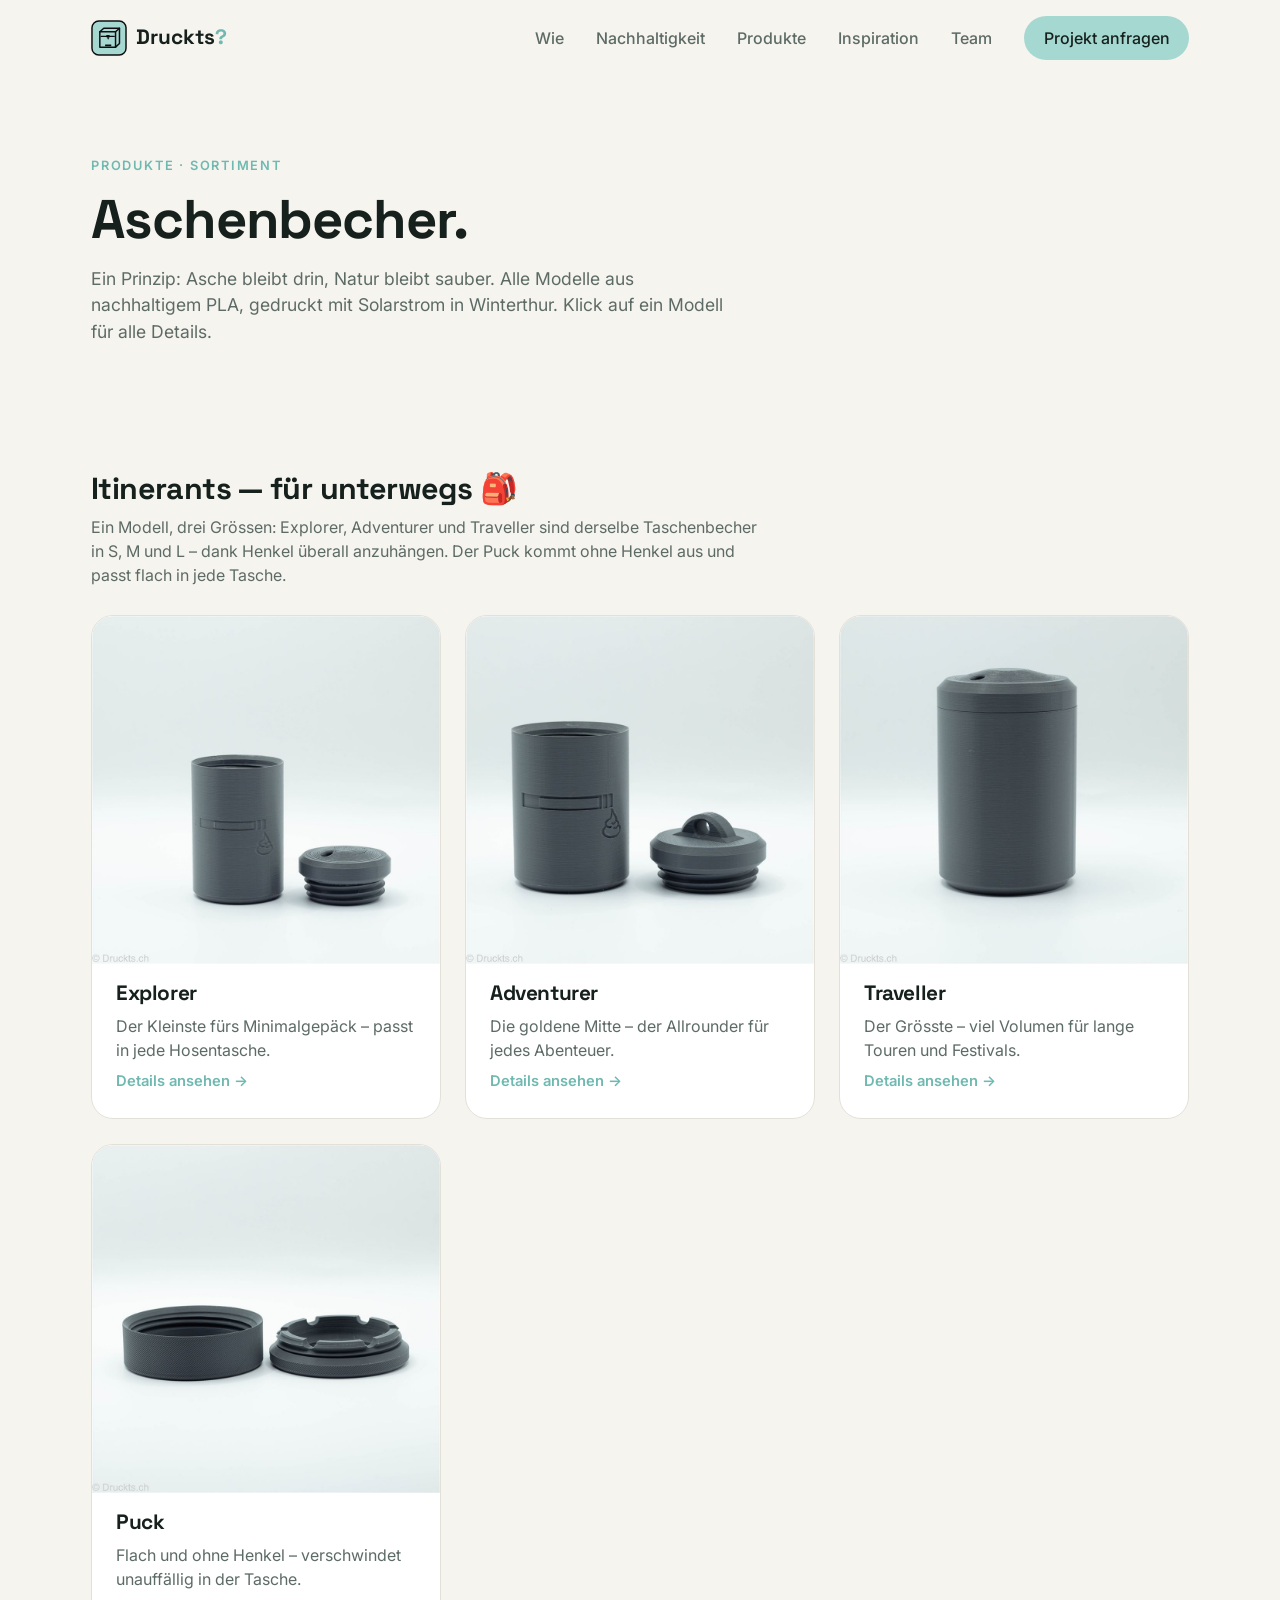
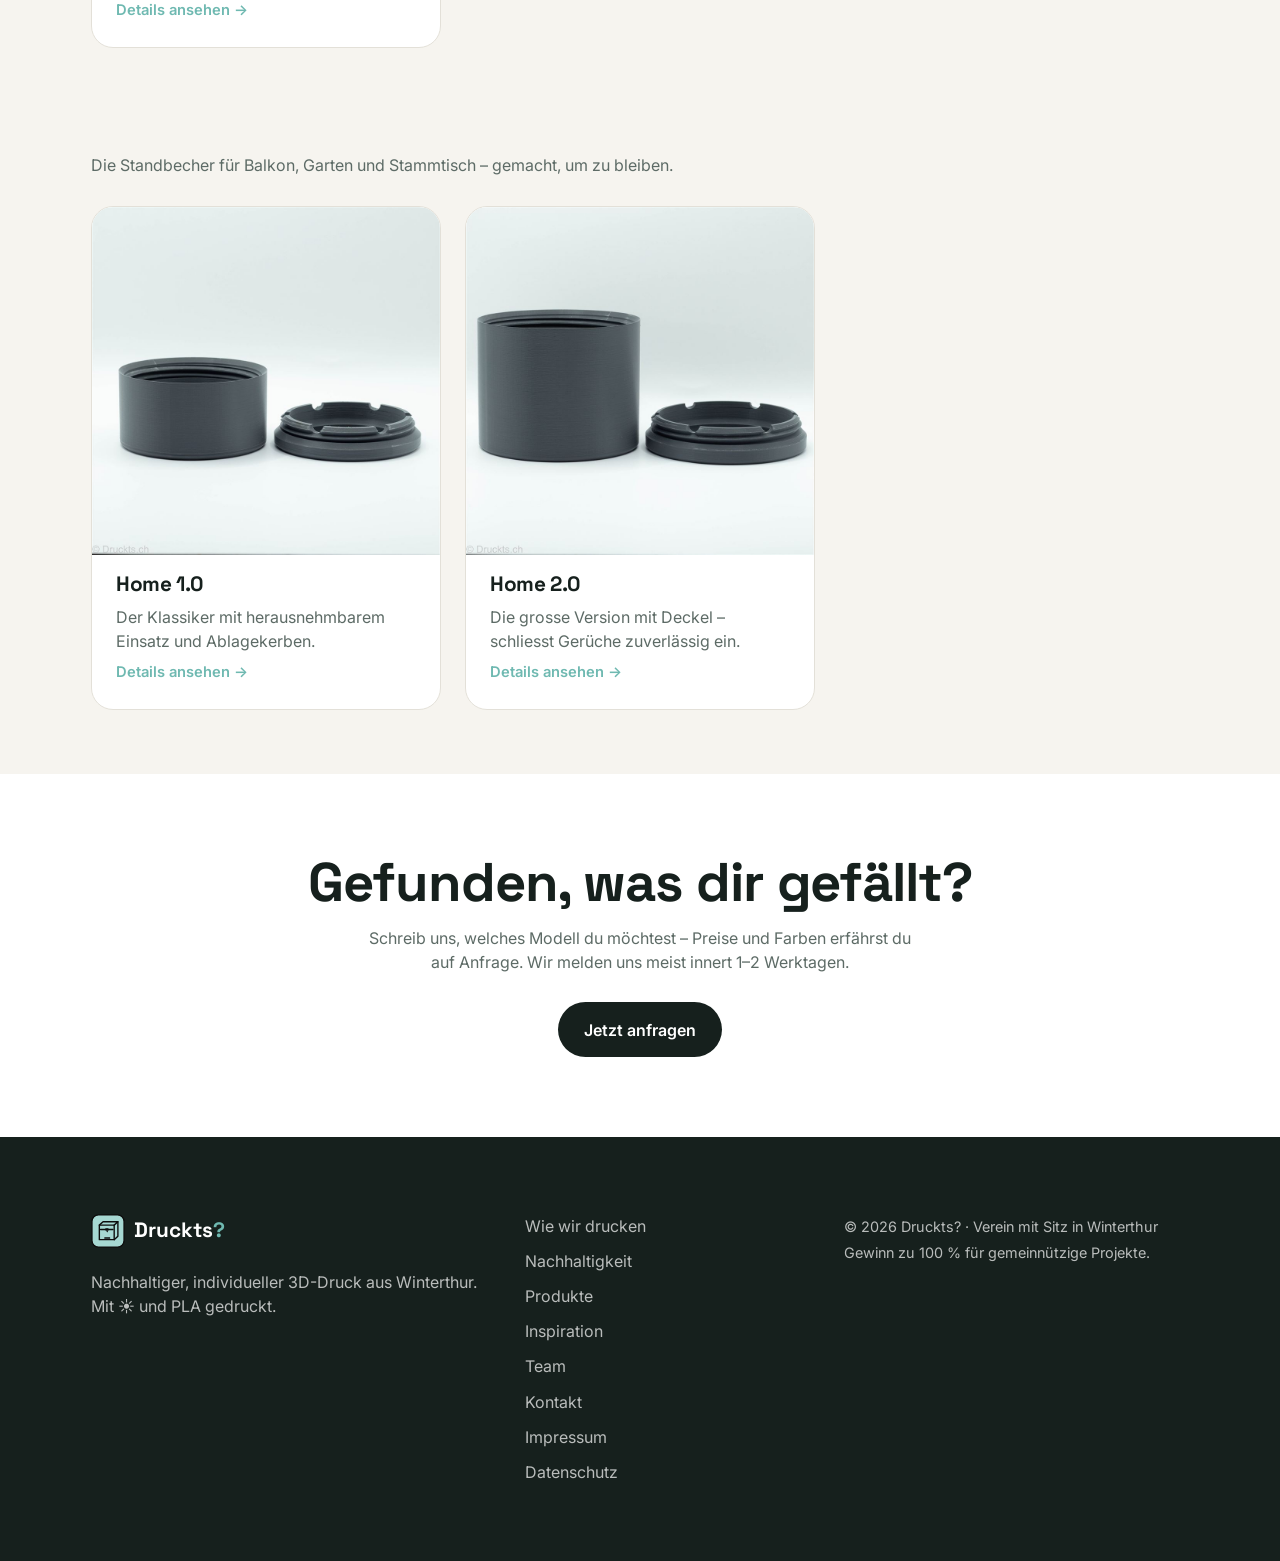
==== aschenbecher.html @ 191b27a6 "Add "Druckts? Idea-to-Print" configurator tool (Phase 1 + production data) Adds a German, on-brand w" ====
<!DOCTYPE html>
<html lang="de-CH">
<head>
  <meta charset="UTF-8">
  <meta name="viewport" content="width=device-width, initial-scale=1">
  <title>Aschenbecher — Druckts?</title>
  <meta name="description" content="3D-gedruckte Aschenbecher aus nachhaltigem PLA: die Itinerants für unterwegs und die Homeys für zuhause. Gedruckt mit Solarstrom in Winterthur.">
  <link rel="icon" href="assets/svg/favicon.svg" type="image/svg+xml">
  <meta name="theme-color" content="#A6D8D2">

  <link rel="preconnect" href="https://fonts.googleapis.com">
  <link rel="preconnect" href="https://fonts.gstatic.com" crossorigin>
  <link href="https://fonts.googleapis.com/css2?family=Space+Grotesk:wght@500;600;700&family=Inter:wght@400;500;600&display=swap" rel="stylesheet">

  <link rel="stylesheet" href="assets/css/base.css">
  <link rel="stylesheet" href="assets/css/v1.css">
</head>
<body class="v1">
  <a class="skip-link" href="#main">Zum Inhalt springen</a>

  <header class="site-header" data-header>
    <div class="container site-header__bar">
      <a class="brand" href="index.html" aria-label="Druckts? Startseite">
        <img src="assets/svg/favicon.svg" alt="" width="36" height="36">
        <span>Druckts<span class="brand__q">?</span></span>
      </a>
      <nav class="nav" data-nav aria-label="Hauptnavigation">
        <a href="index.html#wie">Wie</a>
        <a href="index.html#nachhaltigkeit">Nachhaltigkeit</a>
        <a href="index.html#produkte">Produkte</a>
        <a href="inspiration.html">Inspiration</a>
        <a href="index.html#team">Team</a>
        <a class="nav__cta" href="index.html#kontakt">Projekt anfragen</a>
      </nav>
      <button class="nav-toggle" data-nav-toggle aria-expanded="false" aria-label="Menü öffnen">
        <span></span><span></span><span></span>
      </button>
    </div>
  </header>

  <main id="main">
    <section class="page-head">
      <div class="container">
        <div class="section-head reveal">
          <p class="eyebrow">Produkte · Sortiment</p>
          <h1 class="section-title">Aschenbecher.</h1>
          <p class="section-intro">
            Ein Prinzip: Asche bleibt drin, Natur bleibt sauber. Alle Modelle aus
            nachhaltigem PLA, gedruckt mit Solarstrom in Winterthur.
            Klick auf ein Modell für alle Details.
          </p>
        </div>
      </div>
    </section>

    <!-- ============ Itinerants ============ -->
    <section class="models" aria-labelledby="itinerants">
      <div class="container">
        <h2 class="models__group-title reveal" id="itinerants">Itinerants — für unterwegs 🎒</h2>
        <p class="models__group-intro reveal">
          Ein Modell, drei Grössen: Explorer, Adventurer und Traveller sind derselbe
          Taschenbecher in S, M und L – dank Henkel überall anzuhängen. Der Puck kommt
          ohne Henkel aus und passt flach in jede Tasche.
        </p>
        <div class="models__grid">
          <article class="model reveal" data-modal="m-explorer" tabindex="0" role="button" aria-haspopup="dialog" aria-label="Details zum Explorer ansehen">
            <div class="model__main"><img src="assets/img/explorer-1.jpg" alt="Taschenaschenbecher «Explorer»" width="900" height="900"></div>
            <div class="model__body">
              <h3>Explorer</h3>
              <p>Der Kleinste fürs Minimalgepäck – passt in jede Hosentasche.</p>
              <span class="model__more">Details ansehen →</span>
            </div>
          </article>

          <article class="model reveal" data-modal="m-adventurer" style="--reveal-delay:100ms" tabindex="0" role="button" aria-haspopup="dialog" aria-label="Details zum Adventurer ansehen">
            <div class="model__main"><img src="assets/img/adventurer-1.jpg" alt="Taschenaschenbecher «Adventurer»" width="900" height="900"></div>
            <div class="model__body">
              <h3>Adventurer</h3>
              <p>Die goldene Mitte – der Allrounder für jedes Abenteuer.</p>
              <span class="model__more">Details ansehen →</span>
            </div>
          </article>

          <article class="model reveal" data-modal="m-traveler" style="--reveal-delay:200ms" tabindex="0" role="button" aria-haspopup="dialog" aria-label="Details zum Traveller ansehen">
            <div class="model__main"><img src="assets/img/traveler-1.jpg" alt="Taschenaschenbecher «Traveller»" width="900" height="900"></div>
            <div class="model__body">
              <h3>Traveller</h3>
              <p>Der Grösste – viel Volumen für lange Touren und Festivals.</p>
              <span class="model__more">Details ansehen →</span>
            </div>
          </article>

          <article class="model reveal" data-modal="m-puck" style="--reveal-delay:300ms" tabindex="0" role="button" aria-haspopup="dialog" aria-label="Details zum Puck ansehen">
            <div class="model__main"><img src="assets/img/puck-1.jpg" alt="Flacher Taschenaschenbecher «Puck»" width="900" height="900"></div>
            <div class="model__body">
              <h3>Puck</h3>
              <p>Flach und ohne Henkel – verschwindet unauffällig in der Tasche.</p>
              <span class="model__more">Details ansehen →</span>
            </div>
          </article>
        </div>
      </div>
    </section>

    <!-- ============ Homeys ============ -->
    <section class="models" aria-labelledby="homeys">
      <div class="container">
        <h2 class="models__group-title reveal" id="homeys">Homeys — für zuhause 🏠</h2>
        <p class="models__group-intro reveal">
          Die Standbecher für Balkon, Garten und Stammtisch – gemacht, um zu bleiben.
        </p>
        <div class="models__grid">
          <article class="model reveal" data-modal="m-home1" tabindex="0" role="button" aria-haspopup="dialog" aria-label="Details zum Home 1.0 ansehen">
            <div class="model__main"><img src="assets/img/home1-1.jpg" alt="Aschenbecher «Home 1.0» mit Einsatz" width="900" height="900"></div>
            <div class="model__body">
              <h3>Home 1.0</h3>
              <p>Der Klassiker mit herausnehmbarem Einsatz und Ablagekerben.</p>
              <span class="model__more">Details ansehen →</span>
            </div>
          </article>

          <article class="model reveal" data-modal="m-home2" style="--reveal-delay:100ms" tabindex="0" role="button" aria-haspopup="dialog" aria-label="Details zum Home 2.0 ansehen">
            <div class="model__main"><img src="assets/img/home2-1.jpg" alt="Grosser Aschenbecher «Home 2.0» mit Deckel" width="900" height="900"></div>
            <div class="model__body">
              <h3>Home 2.0</h3>
              <p>Die grosse Version mit Deckel – schliesst Gerüche zuverlässig ein.</p>
              <span class="model__more">Details ansehen →</span>
            </div>
          </article>
        </div>
      </div>
    </section>

    <section class="models-cta">
      <div class="container reveal">
        <h2 class="section-title">Gefunden, was dir gefällt?</h2>
        <p>Schreib uns, welches Modell du möchtest – Preise und Farben erfährst du auf Anfrage. Wir melden uns meist innert 1–2 Werktagen.</p>
        <a class="btn btn--solid" href="index.html#kontakt">Jetzt anfragen</a>
      </div>
    </section>
  </main>

  <!-- ============ Detail-Dialoge ============ -->
  <dialog class="model-modal" id="m-explorer" aria-labelledby="m-explorer-title">
    <button class="model-modal__close" type="button" data-close aria-label="Schliessen">×</button>
    <div class="model-modal__grid">
      <div class="model-gallery">
        <div class="model-gallery__main"><img src="assets/img/explorer-1.jpg" alt="Taschenaschenbecher «Explorer»"></div>
        <div class="model__thumbs" aria-label="Weitere Ansichten">
          <button class="is-active" type="button" aria-label="Ansicht 1"><img src="assets/img/explorer-1.jpg" alt="" loading="lazy"></button>
          <button type="button" aria-label="Ansicht 2"><img src="assets/img/explorer-2.jpg" alt="" loading="lazy"></button>
          <button type="button" aria-label="Ansicht 3"><img src="assets/img/explorer-3.jpg" alt="" loading="lazy"></button>
          <button type="button" aria-label="Grössenvergleich"><img src="assets/img/set-itinerants.jpg" alt="" loading="lazy"></button>
        </div>
      </div>
      <div class="model-modal__info">
        <p class="eyebrow">Itinerants · Grösse S</p>
        <h3 id="m-explorer-title">Explorer</h3>
        <p>Die kleinste Grösse der Itinerants: Der Explorer begleitet dich aufs
        Minimalste reduziert – Deckel drauf, an den Rucksack gehängt, fertig.
        Asche und Geruch bleiben sicher drin.</p>
        <dl class="specs">
          <div><dt>Masse</dt><dd>Ø 40 mm · Höhe 69–76 mm (je nach Deckel)</dd></div>
          <div><dt>Deckel</dt><dd>Wahl zwischen flachem und hohem Deckel</dd></div>
          <div><dt>Befestigung</dt><dd>mit Band oder Karabiner anhängbar</dd></div>
          <div><dt>Material</dt><dd>PLA, biologisch abbaubar</dd></div>
          <div><dt>Produktion</dt><dd>100 % Solarstrom · Winterthur</dd></div>
          <div><dt>Farben</dt><dd>Farben & Personalisierung auf Anfrage</dd></div>
        </dl>
        <a class="btn btn--solid" href="index.html#kontakt">«Explorer» anfragen</a>
      </div>
    </div>
  </dialog>

  <dialog class="model-modal" id="m-adventurer" aria-labelledby="m-adventurer-title">
    <button class="model-modal__close" type="button" data-close aria-label="Schliessen">×</button>
    <div class="model-modal__grid">
      <div class="model-gallery">
        <div class="model-gallery__main"><img src="assets/img/adventurer-1.jpg" alt="Taschenaschenbecher «Adventurer»"></div>
        <div class="model__thumbs" aria-label="Weitere Ansichten">
          <button class="is-active" type="button" aria-label="Ansicht 1"><img src="assets/img/adventurer-1.jpg" alt="" loading="lazy"></button>
          <button type="button" aria-label="Ansicht 2"><img src="assets/img/adventurer-2.jpg" alt="" loading="lazy"></button>
          <button type="button" aria-label="Ansicht 3"><img src="assets/img/adventurer-3.jpg" alt="" loading="lazy"></button>
          <button type="button" aria-label="Grössenvergleich"><img src="assets/img/set-itinerants.jpg" alt="" loading="lazy"></button>
        </div>
      </div>
      <div class="model-modal__info">
        <p class="eyebrow">Itinerants · Grösse M</p>
        <h3 id="m-adventurer-title">Adventurer</h3>
        <p>Die goldene Mitte: gross genug für den ganzen Tag, klein genug für jede
        Jackentasche. Mit dicht schliessendem Henkel-Deckel für unterwegs –
        der Allrounder unter den Itinerants.</p>
        <dl class="specs">
          <div><dt>Masse</dt><dd>Ø 52 mm · Höhe 81–88 mm (je nach Deckel)</dd></div>
          <div><dt>Deckel</dt><dd>Wahl zwischen flachem und hohem Deckel</dd></div>
          <div><dt>Befestigung</dt><dd>mit Band oder Karabiner anhängbar</dd></div>
          <div><dt>Material</dt><dd>PLA, biologisch abbaubar</dd></div>
          <div><dt>Produktion</dt><dd>100 % Solarstrom · Winterthur</dd></div>
          <div><dt>Farben</dt><dd>Farben & Personalisierung auf Anfrage</dd></div>
        </dl>
        <a class="btn btn--solid" href="index.html#kontakt">«Adventurer» anfragen</a>
      </div>
    </div>
  </dialog>

  <dialog class="model-modal" id="m-traveler" aria-labelledby="m-traveler-title">
    <button class="model-modal__close" type="button" data-close aria-label="Schliessen">×</button>
    <div class="model-modal__grid">
      <div class="model-gallery">
        <div class="model-gallery__main"><img src="assets/img/traveler-1.jpg" alt="Taschenaschenbecher «Traveller»"></div>
        <div class="model__thumbs" aria-label="Weitere Ansichten">
          <button class="is-active" type="button" aria-label="Ansicht 1"><img src="assets/img/traveler-1.jpg" alt="" loading="lazy"></button>
          <button type="button" aria-label="Ansicht 2"><img src="assets/img/traveler-2.jpg" alt="" loading="lazy"></button>
          <button type="button" aria-label="Grössenvergleich"><img src="assets/img/set-itinerants.jpg" alt="" loading="lazy"></button>
        </div>
      </div>
      <div class="model-modal__info">
        <p class="eyebrow">Itinerants · Grösse L</p>
        <h3 id="m-traveler-title">Traveller</h3>
        <p>Die grösste Grösse der Itinerants: viel Volumen für lange Touren,
        Festivals und alle, die nicht ständig leeren wollen. Sicher verschlossen
        und dank Henkel trotzdem überall dabei.</p>
        <dl class="specs">
          <div><dt>Masse</dt><dd>Ø 62 mm · Höhe 96–104 mm (je nach Deckel)</dd></div>
          <div><dt>Deckel</dt><dd>Wahl zwischen flachem und hohem Deckel</dd></div>
          <div><dt>Befestigung</dt><dd>mit Band oder Karabiner anhängbar</dd></div>
          <div><dt>Material</dt><dd>PLA, biologisch abbaubar</dd></div>
          <div><dt>Produktion</dt><dd>100 % Solarstrom · Winterthur</dd></div>
          <div><dt>Farben</dt><dd>Farben & Personalisierung auf Anfrage</dd></div>
        </dl>
        <a class="btn btn--solid" href="index.html#kontakt">«Traveller» anfragen</a>
      </div>
    </div>
  </dialog>

  <dialog class="model-modal" id="m-puck" aria-labelledby="m-puck-title">
    <button class="model-modal__close" type="button" data-close aria-label="Schliessen">×</button>
    <div class="model-modal__grid">
      <div class="model-gallery">
        <div class="model-gallery__main"><img src="assets/img/puck-1.jpg" alt="Flacher Taschenaschenbecher «Puck»"></div>
        <div class="model__thumbs" aria-label="Weitere Ansichten">
          <button class="is-active" type="button" aria-label="Ansicht 1"><img src="assets/img/puck-1.jpg" alt="" loading="lazy"></button>
          <button type="button" aria-label="Ansicht 2"><img src="assets/img/puck-2.jpg" alt="" loading="lazy"></button>
        </div>
      </div>
      <div class="model-modal__info">
        <p class="eyebrow">Itinerants · ohne Henkel</p>
        <h3 id="m-puck-title">Puck</h3>
        <p>Flach wie ein Eishockey-Puck: Der Puck ist für unterwegs gemacht, kommt
        aber ohne Henkel aus – er verschwindet unauffällig in Hand- oder
        Hosentasche, statt aussen angehängt zu werden.</p>
        <dl class="specs">
          <div><dt>Masse</dt><dd>Ø 76 mm · Höhe 31 mm (mit Deckel)</dd></div>
          <div><dt>Henkel</dt><dd>Nein – gemacht für die Tasche</dd></div>
          <div><dt>Material</dt><dd>PLA, biologisch abbaubar</dd></div>
          <div><dt>Produktion</dt><dd>100 % Solarstrom · Winterthur</dd></div>
          <div><dt>Farben</dt><dd>Farben & Personalisierung auf Anfrage</dd></div>
        </dl>
        <a class="btn btn--solid" href="index.html#kontakt">«Puck» anfragen</a>
      </div>
    </div>
  </dialog>

  <dialog class="model-modal" id="m-home1" aria-labelledby="m-home1-title">
    <button class="model-modal__close" type="button" data-close aria-label="Schliessen">×</button>
    <div class="model-modal__grid">
      <div class="model-gallery">
        <div class="model-gallery__main"><img src="assets/img/home1-1.jpg" alt="Aschenbecher «Home 1.0» mit Einsatz"></div>
        <div class="model__thumbs" aria-label="Weitere Ansichten">
          <button class="is-active" type="button" aria-label="Ansicht 1"><img src="assets/img/home1-1.jpg" alt="" loading="lazy"></button>
          <button type="button" aria-label="Ansicht 2"><img src="assets/img/home1-2.jpg" alt="" loading="lazy"></button>
        </div>
      </div>
      <div class="model-modal__info">
        <p class="eyebrow">Homeys · für zuhause</p>
        <h3 id="m-home1-title">Home 1.0</h3>
        <p>Der Klassiker für Balkon, Garten und Stammtisch: Der herausnehmbare
        Einsatz mit Ablagekerben macht das Leeren einfach und hält den Tisch sauber.</p>
        <dl class="specs">
          <div><dt>Masse</dt><dd>Ø 86 mm · Höhe 51 mm (mit Deckel)</dd></div>
          <div><dt>Einsatz</dt><dd>herausnehmbar, mit Ablagekerben</dd></div>
          <div><dt>Material</dt><dd>PLA, biologisch abbaubar</dd></div>
          <div><dt>Produktion</dt><dd>100 % Solarstrom · Winterthur</dd></div>
          <div><dt>Farben</dt><dd>Farben & Personalisierung auf Anfrage</dd></div>
        </dl>
        <a class="btn btn--solid" href="index.html#kontakt">«Home 1.0» anfragen</a>
      </div>
    </div>
  </dialog>

  <dialog class="model-modal" id="m-home2" aria-labelledby="m-home2-title">
    <button class="model-modal__close" type="button" data-close aria-label="Schliessen">×</button>
    <div class="model-modal__grid">
      <div class="model-gallery">
        <div class="model-gallery__main"><img src="assets/img/home2-1.jpg" alt="Grosser Aschenbecher «Home 2.0» mit Deckel"></div>
        <div class="model__thumbs" aria-label="Weitere Ansichten">
          <button class="is-active" type="button" aria-label="Ansicht 1"><img src="assets/img/home2-1.jpg" alt="" loading="lazy"></button>
          <button type="button" aria-label="Ansicht 2"><img src="assets/img/home2-2.jpg" alt="" loading="lazy"></button>
        </div>
      </div>
      <div class="model-modal__info">
        <p class="eyebrow">Homeys · für zuhause</p>
        <h3 id="m-home2-title">Home 2.0</h3>
        <p>Die grosse Version mit Deckel: schliesst Gerüche zuverlässig ein, fasst
        deutlich mehr und macht auf jedem Tisch eine gute Figur – drinnen wie draussen.</p>
        <dl class="specs">
          <div><dt>Masse</dt><dd>auf Anfrage</dd></div>
          <div><dt>Deckel</dt><dd>Ja – gegen Geruch und Wind</dd></div>
          <div><dt>Material</dt><dd>PLA, biologisch abbaubar</dd></div>
          <div><dt>Produktion</dt><dd>100 % Solarstrom · Winterthur</dd></div>
          <div><dt>Farben</dt><dd>Farben & Personalisierung auf Anfrage</dd></div>
        </dl>
        <a class="btn btn--solid" href="index.html#kontakt">«Home 2.0» anfragen</a>
      </div>
    </div>
  </dialog>

  <footer class="site-footer">
    <div class="container site-footer__grid">
      <div class="site-footer__brand">
        <a class="brand brand--light" href="index.html">
          <img src="assets/svg/favicon.svg" alt="" width="34" height="34">
          <span>Druckts<span class="brand__q">?</span></span>
        </a>
        <p>Nachhaltiger, individueller 3D-Druck aus Winterthur. Mit ☀️ und PLA gedruckt.</p>
      </div>
      <nav class="site-footer__nav" aria-label="Footer">
        <a href="index.html#wie">Wie wir drucken</a>
        <a href="index.html#nachhaltigkeit">Nachhaltigkeit</a>
        <a href="index.html#produkte">Produkte</a>
        <a href="inspiration.html">Inspiration</a>
        <a href="index.html#team">Team</a>
        <a href="index.html#kontakt">Kontakt</a>
        <a href="impressum.html">Impressum</a>
        <a href="datenschutz.html">Datenschutz</a>
      </nav>
      <div class="site-footer__meta">
        <p>© <span id="year">2026</span> Druckts? · Verein mit Sitz in Winterthur</p>
        <p>Gewinn zu 100 % für gemeinnützige Projekte.</p>
      </div>
    </div>
  </footer>

  <script>
    document.getElementById('year').textContent = new Date().getFullYear();

    // Open product detail dialog on card click / Enter / Space
    document.querySelectorAll('[data-modal]').forEach(function (card) {
      function open() { document.getElementById(card.dataset.modal).showModal(); }
      card.addEventListener('click', open);
      card.addEventListener('keydown', function (e) {
        if (e.key === 'Enter' || e.key === ' ') { e.preventDefault(); open(); }
      });
    });

    // Close button + click on backdrop
    document.querySelectorAll('dialog.model-modal').forEach(function (d) {
      d.querySelector('[data-close]').addEventListener('click', function () { d.close(); });
      d.addEventListener('click', function (e) { if (e.target === d) d.close(); });
    });

    // Gallery: thumbnails swap the main image
    document.querySelectorAll('.model-gallery').forEach(function (g) {
      var main = g.querySelector('.model-gallery__main img');
      g.querySelectorAll('.model__thumbs button').forEach(function (b) {
        b.addEventListener('click', function () {
          main.src = b.querySelector('img').src;
          g.querySelectorAll('.model__thumbs button').forEach(function (x) { x.classList.remove('is-active'); });
          b.classList.add('is-active');
        });
      });
    });
  </script>
  <script src="assets/js/reveal.js" defer></script>
</body>
</html>
---- assets/css/base.css ----
/* ============================================================
   Druckts? — Shared base layer
   Reset · design tokens · animated printer · scroll reveals
   ============================================================ */

/* ---------- Modern reset ---------- */
*, *::before, *::after { box-sizing: border-box; }
* { margin: 0; padding: 0; }
html { -webkit-text-size-adjust: 100%; text-size-adjust: 100%; scroll-behavior: smooth; }
body { min-height: 100%; line-height: 1.5; -webkit-font-smoothing: antialiased; text-rendering: optimizeLegibility; }
img, picture, svg, video, canvas { display: block; max-width: 100%; height: auto; }
input, button, textarea, select { font: inherit; color: inherit; }
button { cursor: pointer; background: none; border: none; }
a { color: inherit; text-decoration: none; }
ul, ol { list-style: none; }
h1, h2, h3, h4 { line-height: 1.05; text-wrap: balance; letter-spacing: -0.02em; }
p { text-wrap: pretty; }
:focus-visible { outline: 3px solid currentColor; outline-offset: 3px; border-radius: 4px; }

/* ---------- Shared brand tokens ---------- */
:root {
  --brand-mint:  #A6D8D2;
  --brand-mint-600: #6FB9B1;
  --brand-ink:   #0E0E0E;
  --brand-sand:  #F6F4EF;
  --brand-solar: #FFC94D;
  --brand-leaf:  #3FA66B;

  --maxw: 1200px;
  --gutter: clamp(1.25rem, 4vw, 4rem);
  --section-y: clamp(4.5rem, 11vw, 9rem);

  --ease: cubic-bezier(0.22, 1, 0.36, 1);
}

/* ---------- Layout helpers ---------- */
.container { width: 100%; max-width: var(--maxw); margin-inline: auto; padding-inline: var(--gutter); }
.sr-only {
  position: absolute; width: 1px; height: 1px; padding: 0; margin: -1px;
  overflow: hidden; clip: rect(0 0 0 0); white-space: nowrap; border: 0;
}
.skip-link {
  position: absolute; left: 1rem; top: -3rem; z-index: 999;
  background: var(--brand-ink); color: #fff; padding: .6rem 1rem; border-radius: 8px;
  transition: top .2s var(--ease);
}
.skip-link:focus { top: 1rem; }

/* ---------- Scroll reveal ---------- */
.reveal {
  opacity: 0;
  transform: translateY(28px);
  transition: opacity .8s var(--ease), transform .8s var(--ease);
  transition-delay: var(--reveal-delay, 0ms);
  will-change: opacity, transform;
}
.reveal.is-visible { opacity: 1; transform: none; }

/* ============================================================
   Animated 3D-printer (brand motif) — injected by printer.js
   Colours are themed per version via CSS custom props:
   --pr-stroke, --pr-object, --pr-accent, --pr-glow
   ============================================================ */
.printer { width: 100%; height: auto; overflow: visible; }
.printer [stroke] { vector-effect: non-scaling-stroke; }

.pr-frame, .pr-gantry, .pr-bed, .pr-rail {
  fill: none;
  stroke: var(--pr-stroke, var(--brand-ink));
  stroke-width: 3;
  stroke-linecap: round;
  stroke-linejoin: round;
}
.pr-frame { stroke-width: 3.4; }
.pr-bed { stroke-width: 4.5; }

/* draw-on of the frame */
.pr-draw {
  stroke-dasharray: var(--len, 1400);
  stroke-dashoffset: var(--len, 1400);
}
.printer.is-live .pr-draw { animation: pr-draw 2.2s var(--ease) forwards; }
@keyframes pr-draw { to { stroke-dashoffset: 0; } }

/* print head travels along the X gantry */
.pr-head { transform-box: fill-box; transform-origin: center; }
.printer.is-live .pr-head { animation: pr-travel 3.6s ease-in-out 1.1s infinite; }
@keyframes pr-travel {
  0%, 100% { transform: translateX(-26px); }
  50%      { transform: translateX(26px); }
}
.pr-nozzle { fill: var(--pr-accent, var(--brand-solar)); }

/* printed object grows layer by layer */
.pr-layer {
  fill: var(--pr-object, var(--brand-mint));
  transform-box: fill-box;
  transform-origin: bottom center;
  transform: scaleY(0);
  opacity: 0;
}
.printer.is-live .pr-layer { animation: pr-layer .5s var(--ease) forwards; }
.printer.is-live .pr-layer:nth-child(1) { animation-delay: 1.4s; }
.printer.is-live .pr-layer:nth-child(2) { animation-delay: 1.7s; }
.printer.is-live .pr-layer:nth-child(3) { animation-delay: 2.0s; }
.printer.is-live .pr-layer:nth-child(4) { animation-delay: 2.3s; }
.printer.is-live .pr-layer:nth-child(5) { animation-delay: 2.6s; }
.printer.is-live .pr-layer:nth-child(6) { animation-delay: 2.9s; }
@keyframes pr-layer { to { transform: scaleY(1); opacity: 1; } }

/* tiny sun = "Sonnenschein in sich" */
.pr-sun { transform-box: fill-box; transform-origin: center; }
.printer.is-live .pr-sun { animation: pr-spin 18s linear infinite; }
@keyframes pr-spin { to { transform: rotate(360deg); } }

/* ============================================================
   Review-only chrome: floating version switcher
   ============================================================ */
.vswitch {
  position: fixed;
  z-index: 200;
  left: 50%;
  bottom: clamp(1rem, 3vw, 1.75rem);
  transform: translateX(-50%);
  display: flex;
  align-items: center;
  gap: .25rem;
  padding: .35rem;
  background: rgba(14, 14, 14, .9);
  -webkit-backdrop-filter: blur(10px);
  backdrop-filter: blur(10px);
  border-radius: 999px;
  box-shadow: 0 12px 40px rgba(0, 0, 0, .28);
  font: 600 .82rem/1 "Inter", system-ui, sans-serif;
}
.vswitch a {
  display: inline-flex;
  align-items: center;
  padding: .5rem .85rem;
  border-radius: 999px;
  color: #fff;
  opacity: .7;
  transition: opacity .2s var(--ease), background .2s var(--ease);
}
.vswitch a:hover { opacity: 1; }
.vswitch a[aria-current="page"] { background: var(--brand-mint); color: var(--brand-ink); opacity: 1; }
.vswitch .vswitch__home { opacity: .55; font-weight: 500; }
@media print { .vswitch { display: none; } }

/* ---------- Reduced motion: everything calm ---------- */
@media (prefers-reduced-motion: reduce) {
  html { scroll-behavior: auto; }
  .reveal { opacity: 1; transform: none; transition: none; }
  .printer .pr-draw { stroke-dashoffset: 0; }
  .printer .pr-layer { transform: none; opacity: 1; }
  .printer.is-live .pr-head,
  .printer.is-live .pr-sun,
  .printer.is-live .pr-draw,
  .printer.is-live .pr-layer { animation: none; }
  *, *::before, *::after {
    animation-duration: .001ms !important;
    animation-iteration-count: 1 !important;
    transition-duration: .001ms !important;
  }
}
---- assets/css/v1.css ----
/* ============================================================
   Version 1 — "Eco Clean"
   Swiss minimal · airy · editorial · light
   ============================================================ */
.v1 {
  --bg: var(--brand-sand);
  --surface: #ffffff;
  --text: #16201d;
  --muted: #5d6b66;
  --line: #e3e0d8;
  --accent: var(--brand-mint);
  --accent-deep: var(--brand-mint-600);

  --pr-stroke: #16201d;
  --pr-object: var(--brand-mint);
  --pr-accent: var(--brand-solar);

  font-family: "Inter", system-ui, -apple-system, Segoe UI, Roboto, sans-serif;
  background: var(--bg);
  color: var(--text);
}
.v1 h1, .v1 h2, .v1 h3, .v1 .brand { font-family: "Space Grotesk", "Inter", sans-serif; }
.brand__q { color: var(--accent-deep); }

/* ---------- Shared bits ---------- */
.eyebrow {
  font-size: .8rem; font-weight: 600; letter-spacing: .14em; text-transform: uppercase;
  color: var(--accent-deep); margin-bottom: 1rem;
}
.eyebrow--solar { color: #b6812a; }
.eyebrow--light { color: rgba(255,255,255,.8); }
.section-title { font-size: clamp(2rem, 5vw, 3.4rem); font-weight: 700; }
.section-head { max-width: 44rem; margin-bottom: clamp(2.5rem, 5vw, 4rem); }
.section-intro { margin-top: 1.1rem; color: var(--muted); font-size: 1.1rem; max-width: 40rem; }

.btn {
  display: inline-flex; align-items: center; justify-content: center; gap: .5rem;
  padding: .95rem 1.6rem; border-radius: 999px; font-weight: 600; font-size: 1rem;
  transition: transform .25s var(--ease), background .25s var(--ease), box-shadow .25s var(--ease), color .25s var(--ease);
}
.btn--solid { background: var(--text); color: #fff; }
.btn--solid:hover { transform: translateY(-3px); box-shadow: 0 14px 30px rgba(22,32,29,.25); }
.btn--ghost { border: 1.5px solid var(--text); }
.btn--ghost:hover { background: var(--text); color: #fff; transform: translateY(-3px); }
.btn--block { width: 100%; }

/* ---------- Header ---------- */
.site-header { position: sticky; top: 0; z-index: 100; transition: background .3s var(--ease), box-shadow .3s var(--ease); }
.site-header.is-scrolled { background: rgba(246,244,239,.85); -webkit-backdrop-filter: blur(12px); backdrop-filter: blur(12px); box-shadow: 0 1px 0 var(--line); }
.site-header__bar { display: flex; align-items: center; justify-content: space-between; height: 76px; }
.brand { display: inline-flex; align-items: center; gap: .55rem; font-size: 1.3rem; font-weight: 700; }
.nav { display: flex; align-items: center; gap: 2rem; }
.nav a { font-weight: 500; color: var(--muted); transition: color .2s; }
.nav a:hover { color: var(--text); }
.nav__cta { padding: .6rem 1.2rem; border-radius: 999px; background: var(--accent); color: var(--text) !important; font-weight: 600; }
.nav__cta:hover { background: var(--accent-deep); color: #fff !important; }

.nav-toggle { display: none; flex-direction: column; gap: 5px; padding: 10px; }
.nav-toggle span { width: 24px; height: 2px; background: var(--text); border-radius: 2px; transition: transform .3s var(--ease), opacity .2s; }

/* ---------- Hero ---------- */
.hero { padding-top: clamp(2rem, 5vw, 4rem); position: relative; overflow: hidden; }
.hero__grid { display: grid; grid-template-columns: 1.1fr .9fr; gap: clamp(2rem, 5vw, 4rem); align-items: center; padding-bottom: clamp(2.5rem, 5vw, 4rem); }
.hero__title { font-size: clamp(2.6rem, 7vw, 5rem); font-weight: 700; line-height: .98; }
.hero__brand { color: var(--accent-deep); }
.hero__lead { margin-top: 1.5rem; font-size: clamp(1.05rem, 1.6vw, 1.25rem); color: var(--muted); max-width: 34rem; }
.hero__actions { display: flex; flex-wrap: wrap; gap: .9rem; margin-top: 2rem; }
.hero__badges { display: flex; flex-wrap: wrap; gap: 1.2rem 1.8rem; margin-top: 2.2rem; }
.hero__badges li { display: inline-flex; align-items: center; gap: .5rem; font-weight: 500; font-size: .95rem; color: var(--text); }

.hero__art { position: relative; }
.hero__art-card {
  background: linear-gradient(160deg, #fff, #eef6f4);
  border: 1px solid var(--line); border-radius: 28px; padding: clamp(1.5rem, 4vw, 3rem);
  box-shadow: 0 30px 60px -30px rgba(22,32,29,.3);
}
.hero__printer { max-width: 360px; margin-inline: auto; }
.hero__art-note { margin-top: 1rem; text-align: center; color: var(--muted); font-size: .9rem; }

/* ---------- Marquee ---------- */
.marquee { border-block: 1px solid var(--line); padding: 1rem 0; overflow: hidden; white-space: nowrap; }
.marquee__track { display: inline-flex; animation: marquee 26s linear infinite; font-family: "Space Grotesk", sans-serif; font-weight: 600; font-size: clamp(1.1rem, 2vw, 1.5rem); color: var(--text); }
.marquee__track span { margin-right: 2rem; }
.marquee__track span:nth-child(even) { color: var(--accent-deep); }
@keyframes marquee { to { transform: translateX(-50%); } }
@media (prefers-reduced-motion: reduce) { .marquee__track { animation: none; } }

/* ---------- Generic section spacing ---------- */
.why, .how, .impact, .process, .products, .team, .contact { padding-block: var(--section-y); }

/* ---------- Why ---------- */
.why {
  position: relative;
  background: url("../img/heiss-wird.jpg") center 58% / cover no-repeat;
}
.why::before {
  content: "";
  position: absolute;
  inset: 0;
  background: linear-gradient(180deg, rgba(246,244,239,.94), rgba(246,244,239,.74));
}
.why .container { position: relative; }
.why__grid { display: grid; grid-template-columns: 1fr 1.3fr; gap: clamp(2rem, 5vw, 5rem); align-items: end; }
.why__body { font-size: clamp(1.2rem, 2.4vw, 1.9rem); line-height: 1.4; font-weight: 500; font-family: "Space Grotesk", sans-serif; }

/* ---------- How / cards ---------- */
.how { background: var(--surface); }
.cards-3 { display: grid; grid-template-columns: repeat(3, 1fr); gap: 1.5rem; }
.card { background: var(--bg); border: 1px solid var(--line); border-radius: 22px; padding: 2rem; transition: transform .3s var(--ease), box-shadow .3s var(--ease); }
.card:hover { transform: translateY(-6px); box-shadow: 0 24px 40px -24px rgba(22,32,29,.35); }
.card__icon { width: 56px; height: 56px; display: grid; place-items: center; border-radius: 16px; background: var(--accent); font-size: 1.6rem; margin-bottom: 1.3rem; }
.card h3 { font-size: 1.4rem; margin-bottom: .6rem; }
.card p { color: var(--muted); }

/* ---------- Impact ---------- */
.impact { background: var(--text); color: #fff; border-radius: clamp(24px, 4vw, 48px); margin-inline: clamp(0px, 2vw, 1.5rem); }
.impact__grid { display: grid; grid-template-columns: 1.2fr 1fr; gap: clamp(2rem, 5vw, 4rem); align-items: center; }
.impact__copy p { margin-top: 1.2rem; color: rgba(255,255,255,.78); font-size: 1.1rem; max-width: 36rem; }
.impact .section-title { color: #fff; }
.stats { display: grid; gap: 1rem; }
.stats li { display: flex; align-items: baseline; gap: 1.2rem; padding-bottom: 1rem; border-bottom: 1px solid rgba(255,255,255,.15); }
.stats strong { font-family: "Space Grotesk", sans-serif; font-size: clamp(2.6rem, 6vw, 4rem); color: var(--accent); line-height: 1; }
.stats span:last-child { color: rgba(255,255,255,.8); font-weight: 500; }

/* ---------- Process / steps ---------- */
.steps { display: grid; grid-template-columns: repeat(4, 1fr); gap: 1.5rem; counter-reset: step; }
.step { position: relative; padding-top: 1.5rem; border-top: 2px solid var(--text); }
.step__num { font-family: "Space Grotesk", sans-serif; font-weight: 700; font-size: 1rem; color: var(--accent-deep); }
.step h3 { font-size: 1.25rem; margin: .6rem 0 .5rem; }
.step p { color: var(--muted); }

/* ---------- Products ---------- */
.products { background: var(--surface); }
.products__grid { display: grid; grid-template-columns: repeat(3, 1fr); gap: 1.5rem; }
.product { background: var(--bg); border: 1px solid var(--line); border-radius: 22px; overflow: hidden; transition: transform .3s var(--ease), box-shadow .3s var(--ease); }
.product:hover { transform: translateY(-6px); box-shadow: 0 24px 40px -24px rgba(22,32,29,.35); }
.product__media { aspect-ratio: 4/3; display: grid; place-items: center; font-size: 3.5rem; overflow: hidden; }
.product__media--ash { background: linear-gradient(150deg, #d9ece9, #b9ddd7); }
.product__media--games { background: linear-gradient(150deg, #f3e6c4, #ffe39c); }
.product__media--custom { background: linear-gradient(150deg, #e7e3f5, #cfc6ef); }
.product__media img { width: 100%; height: 100%; object-fit: cover; transition: transform .4s var(--ease); }
.product:hover .product__media img { transform: scale(1.04); }
.product__body { padding: 1.5rem; }
.product__body h3 { font-size: 1.35rem; margin-bottom: .4rem; }
.product__body p { color: var(--muted); margin-bottom: 1rem; }
.product__tag { display: inline-block; font-size: .8rem; font-weight: 600; padding: .35rem .8rem; border-radius: 999px; background: var(--accent); color: var(--text); }
.products__cta { margin-top: 2.5rem; text-align: center; }

a.product { display: block; color: inherit; }

/* ---------- Model pages (Sortiment) ---------- */
.page-head { padding-block: clamp(3rem, 7vw, 5rem) 0; }
.page-head .section-intro { margin-bottom: 0; }
.models { padding-block: clamp(2.5rem, 5vw, 4rem); }
.models + .models { padding-top: 0; }
.models__group-title { font-size: clamp(1.4rem, 3vw, 1.9rem); margin-bottom: 1.6rem; }
.models__grid { display: grid; grid-template-columns: repeat(3, 1fr); gap: 1.5rem; }
.model { background: var(--surface); border: 1px solid var(--line); border-radius: 22px; overflow: hidden; display: flex; flex-direction: column; transition: transform .3s var(--ease), box-shadow .3s var(--ease); }
.model:hover { transform: translateY(-6px); box-shadow: 0 24px 40px -24px rgba(22,32,29,.35); }
.model__main { aspect-ratio: 1; overflow: hidden; background: #fff; }
.model__main img { width: 100%; height: 100%; object-fit: cover; }
.model__thumbs { display: flex; gap: .5rem; padding: .8rem .8rem 0; }
.model__thumbs button { width: 54px; height: 54px; border-radius: 10px; overflow: hidden; border: 2px solid var(--line); cursor: pointer; padding: 0; background: #fff; transition: border-color .2s; }
.model__thumbs button:hover { border-color: var(--accent); }
.model__thumbs button.is-active { border-color: var(--accent-deep); }
.model__thumbs img { width: 100%; height: 100%; object-fit: cover; display: block; }
.model__body { padding: 1.2rem 1.5rem 1.6rem; display: flex; flex-direction: column; gap: .55rem; flex: 1; }
.model__body h3 { font-size: 1.3rem; }
.model__body p { color: var(--muted); flex: 1; }
.model__body .product__tag { align-self: flex-start; }
.models-cta { background: var(--surface); padding-block: clamp(3rem, 7vw, 5rem); text-align: center; }
.models-cta p { color: var(--muted); margin: .9rem auto 1.8rem; max-width: 34rem; }
.models__group-intro { color: var(--muted); max-width: 42rem; margin: -1rem 0 1.8rem; }
.model[data-modal] { cursor: pointer; }
.model[data-modal]:focus-visible { outline: 3px solid var(--accent-deep); outline-offset: 3px; }
.model__more { color: var(--accent-deep); font-weight: 600; font-size: .92rem; }

/* ---------- Model detail dialog ---------- */
.model-modal { border: 0; border-radius: 24px; padding: 0; width: min(880px, calc(100vw - 2rem)); max-height: calc(100vh - 3rem); overflow: auto; box-shadow: 0 40px 80px -30px rgba(22,32,29,.5); }
.model-modal::backdrop { background: rgba(22,32,29,.55); }
.model-modal__grid { display: grid; grid-template-columns: 1fr 1.05fr; }
.model-gallery { background: #fff; }
.model-gallery__main { aspect-ratio: 1; overflow: hidden; }
.model-gallery__main img { width: 100%; height: 100%; object-fit: cover; }
.model-gallery .model__thumbs { padding: .8rem; }
.model-modal__info { padding: clamp(1.6rem, 4vw, 2.4rem); display: flex; flex-direction: column; align-items: flex-start; gap: .6rem; background: var(--brand-sand); }
.model-modal__info .eyebrow { margin-bottom: 0; }
.model-modal__info h3 { font-size: clamp(1.6rem, 3vw, 2.1rem); }
.model-modal__info > p { color: var(--muted); }
.specs { display: grid; gap: .55rem; margin: .8rem 0 1.4rem; width: 100%; }
.specs > div { display: grid; grid-template-columns: 110px 1fr; gap: .8rem; padding-bottom: .55rem; border-bottom: 1px solid var(--line); }
.specs dt { font-weight: 600; font-size: .9rem; }
.specs dd { color: var(--muted); font-size: .95rem; }
.model-modal__close { position: absolute; top: .9rem; right: .9rem; z-index: 2; width: 40px; height: 40px; border-radius: 50%; background: rgba(255,255,255,.92); border: 1px solid var(--line); font-size: 1.4rem; line-height: 1; cursor: pointer; transition: transform .2s var(--ease); }
.model-modal__close:hover { transform: scale(1.08); }
@media (max-width: 900px) { .models__grid { grid-template-columns: 1fr; } .model-modal__grid { grid-template-columns: 1fr; } }

/* ---------- Team ---------- */
.team__grid { display: grid; grid-template-columns: repeat(3, 1fr); gap: 1.5rem; }
.member { text-align: center; padding: 2.2rem 1.5rem; border: 1px solid var(--line); border-radius: 22px; background: var(--surface); }
.member__avatar {
  width: 84px; height: 84px; margin: 0 auto 1.2rem; border-radius: 50%;
  display: grid; place-items: center; font-family: "Space Grotesk", sans-serif; font-weight: 700;
  font-size: 1.4rem; color: var(--text);
  background: radial-gradient(circle at 30% 30%, var(--accent), var(--accent-deep));
}
.member h3 { font-size: 1.25rem; }
.member__role { color: var(--accent-deep); font-weight: 600; font-size: .9rem; margin: .25rem 0 .9rem; text-transform: uppercase; letter-spacing: .06em; }
.member__bio { color: var(--muted); font-style: italic; }

/* ---------- Contact ---------- */
.contact__grid { display: grid; grid-template-columns: 1fr 1.1fr; gap: clamp(2rem, 5vw, 4rem); align-items: start; }
.contact__intro p { margin-top: 1.1rem; color: var(--muted); font-size: 1.1rem; }
.contact__facts { margin-top: 2rem; display: grid; gap: .9rem; }
.contact__facts li { padding-bottom: .9rem; border-bottom: 1px solid var(--line); color: var(--muted); }
.contact__facts strong { color: var(--text); margin-right: .5rem; }
.contact__tool { margin-top: 1.2rem; padding: 1rem 1.2rem; background: var(--surface); border: 1px solid var(--line); border-radius: 14px; color: var(--muted); font-size: .98rem; }
.contact__tool strong { color: var(--accent-deep); }
.contact__tool a { color: var(--accent-deep); font-weight: 600; text-decoration: underline; text-underline-offset: 2px; }
.contact__tool a:hover { color: var(--text); }

.form { background: var(--surface); border: 1px solid var(--line); border-radius: 24px; padding: clamp(1.5rem, 4vw, 2.5rem); display: grid; grid-template-columns: 1fr 1fr; gap: 1.2rem; }
.form__hp { position: absolute; left: -9999px; }
.field { display: grid; gap: .45rem; }
.field--full { grid-column: 1 / -1; }
.field label { font-weight: 600; font-size: .9rem; }
.field label span { color: #cf5b4e; }
.field input, .field textarea { padding: .85rem 1rem; border: 1.5px solid var(--line); border-radius: 12px; background: var(--bg); transition: border-color .2s, box-shadow .2s; }
.field input:focus, .field textarea:focus { outline: none; border-color: var(--accent-deep); box-shadow: 0 0 0 4px rgba(111,185,177,.2); }
.form .btn--block { grid-column: 1 / -1; }

/* ---------- Footer ---------- */
.site-footer { background: var(--text); color: rgba(255,255,255,.7); padding-block: clamp(3rem, 6vw, 5rem); }
.site-footer__grid { display: grid; grid-template-columns: 1.4fr 1fr 1.2fr; gap: 2rem; align-items: start; }
.brand--light { color: #fff; }
.site-footer__brand p { margin-top: 1rem; max-width: 26rem; }
.site-footer__nav { display: grid; gap: .7rem; }
.site-footer__nav a:hover { color: #fff; }
.site-footer__meta { font-size: .9rem; line-height: 1.8; }

/* ---------- Inspiration / Posts ---------- */
.inspiration { padding-block: var(--section-y); }
.inspiration__grid { display: grid; grid-template-columns: repeat(2, 1fr); gap: 1.5rem; }
.inspiration__cta { margin-top: 2.5rem; text-align: center; }

.feed { max-width: 560px; margin-inline: auto; display: grid; gap: 1.75rem; }
.feed-status { text-align: center; color: var(--muted); padding: 2.5rem 1.5rem; border: 1.5px dashed var(--line); border-radius: 22px; display: grid; gap: .8rem; }
.feed-status__hint { font-size: .88rem; }

.post { background: var(--surface); border: 1px solid var(--line); border-radius: 22px; overflow: hidden; }
.post__head { display: flex; align-items: center; gap: .8rem; padding: 1rem 1.2rem; }
.post__avatar {
  width: 44px; height: 44px; border-radius: 50%; flex-shrink: 0;
  display: grid; place-items: center; object-fit: cover;
  font-family: "Space Grotesk", sans-serif; font-weight: 700; font-size: .95rem; color: var(--text);
  background: radial-gradient(circle at 30% 30%, var(--accent), var(--accent-deep));
}
.post__meta { min-width: 0; }
.post__name { font-weight: 600; color: var(--text); }
a.post__name:hover { color: var(--accent-deep); }
.post__ext { color: var(--accent-deep); font-size: .85em; }
.post__project { font-size: .76rem; font-weight: 600; letter-spacing: .08em; text-transform: uppercase; color: var(--muted); margin-top: .2rem; }

.post__media { position: relative; }
.post__track {
  display: flex; aspect-ratio: 1; overflow-x: auto;
  scroll-snap-type: x mandatory; overscroll-behavior-x: contain;
  scrollbar-width: none;
}
.post__track::-webkit-scrollbar { display: none; }
.post__track img { flex: 0 0 100%; width: 100%; height: 100%; object-fit: cover; scroll-snap-align: start; scroll-snap-stop: always; }

.post__nav {
  position: absolute; top: 50%; transform: translateY(-50%); z-index: 1;
  width: 38px; height: 38px; border-radius: 50%;
  background: rgba(255,255,255,.92); border: 1px solid var(--line);
  display: grid; place-items: center; font-size: 1.35rem; line-height: 1;
  transition: transform .2s var(--ease), opacity .2s;
}
.post__nav:hover:not(:disabled) { transform: translateY(-50%) scale(1.1); }
.post__nav:disabled { opacity: .35; cursor: default; }
.post__nav--prev { left: .7rem; }
.post__nav--next { right: .7rem; }
.post__dots { position: absolute; left: 50%; transform: translateX(-50%); bottom: .7rem; display: flex; gap: .35rem; }
.post__dots i { width: 7px; height: 7px; border-radius: 50%; background: rgba(255,255,255,.6); border: 1px solid rgba(22,32,29,.3); transition: background .2s; }
.post__dots i.is-active { background: var(--accent-deep); }
.post__count { position: absolute; top: .7rem; right: .7rem; background: rgba(22,32,29,.65); color: #fff; font-size: .72rem; font-weight: 600; padding: .25rem .55rem; border-radius: 999px; }

.post__body { padding: 1.1rem 1.2rem 1.3rem; display: grid; gap: .9rem; }
.post__caption { font-size: .97rem; }
.post__tags { display: flex; flex-wrap: wrap; gap: .45rem; }
.post__tags .product__tag:hover { background: var(--accent-deep); color: #fff; }

@media (max-width: 900px) { .inspiration__grid { grid-template-columns: 1fr; max-width: 560px; margin-inline: auto; } }

/* ---------- Responsive ---------- */
@media (max-width: 900px) {
  .nav { position: fixed; inset: 76px 0 auto 0; flex-direction: column; align-items: stretch;
    gap: 0; background: var(--bg); padding: 1rem var(--gutter) 2rem; border-bottom: 1px solid var(--line);
    transform: translateY(-120%); transition: transform .35s var(--ease); }
  .nav.is-open { transform: translateY(0); }
  .nav a { padding: .9rem 0; border-bottom: 1px solid var(--line); }
  .nav__cta { text-align: center; margin-top: 1rem; }
  .nav-toggle { display: flex; }
  .hero__grid, .why__grid, .impact__grid, .contact__grid { grid-template-columns: 1fr; }
  .cards-3, .products__grid, .team__grid { grid-template-columns: 1fr; }
  .steps { grid-template-columns: 1fr 1fr; }
  .form { grid-template-columns: 1fr; }
  .site-footer__grid { grid-template-columns: 1fr; gap: 1.6rem; }
  .hero__art { order: -1; }
}
@media (max-width: 520px) {
  .steps { grid-template-columns: 1fr; }
}
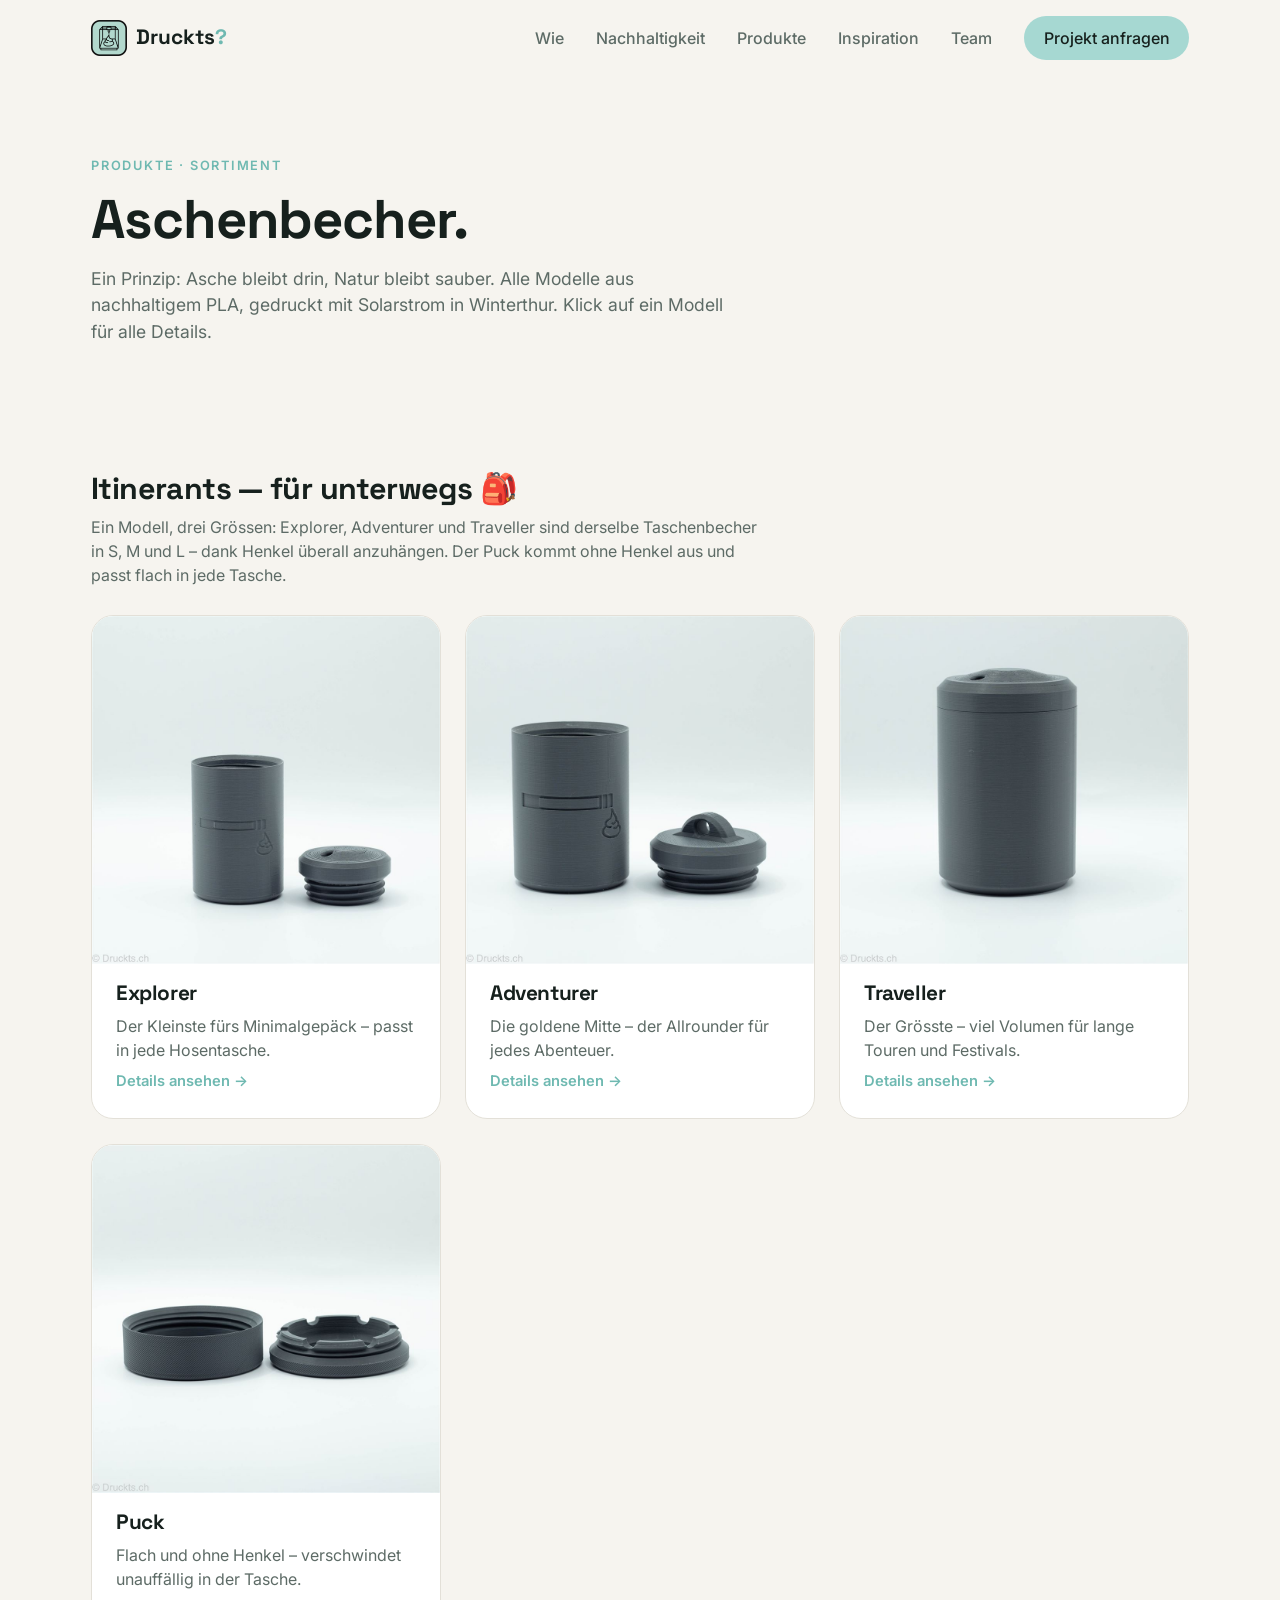
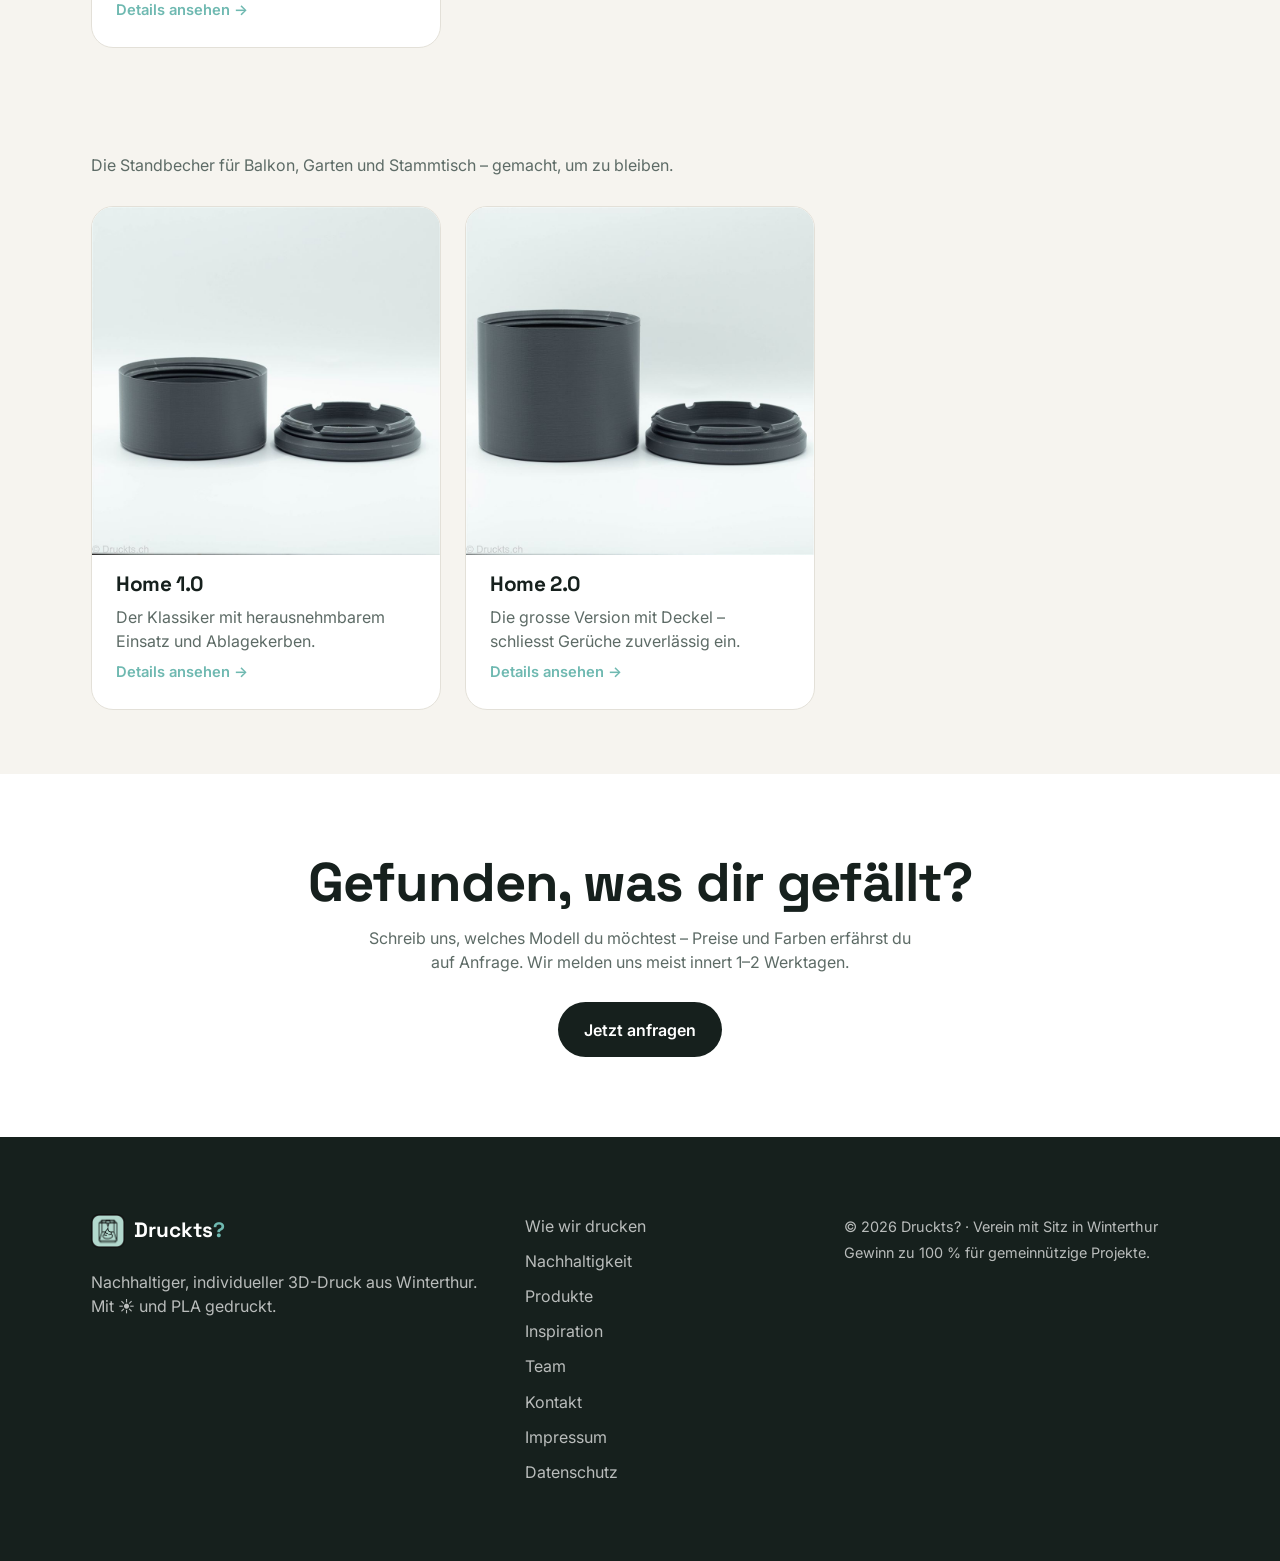
==== commit 9be2b4de: "Update header and footer logo to the new Druckts app icon Replaces the line-art favicon.svg mark in " ====
--- a/aschenbecher.html
+++ b/aschenbecher.html
@@ -21,7 +21,7 @@
   <header class="site-header" data-header>
     <div class="container site-header__bar">
       <a class="brand" href="index.html" aria-label="Druckts? Startseite">
-        <img src="assets/svg/favicon.svg" alt="" width="36" height="36">
+        <img src="assets/img/druckts-logo.png" alt="" width="36" height="36">
         <span>Druckts<span class="brand__q">?</span></span>
       </a>
       <nav class="nav" data-nav aria-label="Hauptnavigation">
@@ -164,7 +164,7 @@
           <div><dt>Deckel</dt><dd>Wahl zwischen flachem und hohem Deckel</dd></div>
           <div><dt>Befestigung</dt><dd>mit Band oder Karabiner anhängbar</dd></div>
           <div><dt>Material</dt><dd>PLA, biologisch abbaubar</dd></div>
-          <div><dt>Produktion</dt><dd>100 % Solarstrom · Winterthur</dd></div>
+          <div><dt>Produktion</dt><dd>100 % nachhaltiger Strom · Winterthur</dd></div>
           <div><dt>Farben</dt><dd>Farben & Personalisierung auf Anfrage</dd></div>
         </dl>
         <a class="btn btn--solid" href="index.html#kontakt">«Explorer» anfragen</a>
@@ -195,7 +195,7 @@
           <div><dt>Deckel</dt><dd>Wahl zwischen flachem und hohem Deckel</dd></div>
           <div><dt>Befestigung</dt><dd>mit Band oder Karabiner anhängbar</dd></div>
           <div><dt>Material</dt><dd>PLA, biologisch abbaubar</dd></div>
-          <div><dt>Produktion</dt><dd>100 % Solarstrom · Winterthur</dd></div>
+          <div><dt>Produktion</dt><dd>100 % nachhaltiger Strom · Winterthur</dd></div>
           <div><dt>Farben</dt><dd>Farben & Personalisierung auf Anfrage</dd></div>
         </dl>
         <a class="btn btn--solid" href="index.html#kontakt">«Adventurer» anfragen</a>
@@ -225,7 +225,7 @@
           <div><dt>Deckel</dt><dd>Wahl zwischen flachem und hohem Deckel</dd></div>
           <div><dt>Befestigung</dt><dd>mit Band oder Karabiner anhängbar</dd></div>
           <div><dt>Material</dt><dd>PLA, biologisch abbaubar</dd></div>
-          <div><dt>Produktion</dt><dd>100 % Solarstrom · Winterthur</dd></div>
+          <div><dt>Produktion</dt><dd>100 % nachhaltiger Strom · Winterthur</dd></div>
           <div><dt>Farben</dt><dd>Farben & Personalisierung auf Anfrage</dd></div>
         </dl>
         <a class="btn btn--solid" href="index.html#kontakt">«Traveller» anfragen</a>
@@ -253,7 +253,7 @@
           <div><dt>Masse</dt><dd>Ø 76 mm · Höhe 31 mm (mit Deckel)</dd></div>
           <div><dt>Henkel</dt><dd>Nein – gemacht für die Tasche</dd></div>
           <div><dt>Material</dt><dd>PLA, biologisch abbaubar</dd></div>
-          <div><dt>Produktion</dt><dd>100 % Solarstrom · Winterthur</dd></div>
+          <div><dt>Produktion</dt><dd>100 % nachhaltiger Strom · Winterthur</dd></div>
           <div><dt>Farben</dt><dd>Farben & Personalisierung auf Anfrage</dd></div>
         </dl>
         <a class="btn btn--solid" href="index.html#kontakt">«Puck» anfragen</a>
@@ -280,7 +280,7 @@
           <div><dt>Masse</dt><dd>Ø 86 mm · Höhe 51 mm (mit Deckel)</dd></div>
           <div><dt>Einsatz</dt><dd>herausnehmbar, mit Ablagekerben</dd></div>
           <div><dt>Material</dt><dd>PLA, biologisch abbaubar</dd></div>
-          <div><dt>Produktion</dt><dd>100 % Solarstrom · Winterthur</dd></div>
+          <div><dt>Produktion</dt><dd>100 % nachhaltiger Strom · Winterthur</dd></div>
           <div><dt>Farben</dt><dd>Farben & Personalisierung auf Anfrage</dd></div>
         </dl>
         <a class="btn btn--solid" href="index.html#kontakt">«Home 1.0» anfragen</a>
@@ -307,7 +307,7 @@
           <div><dt>Masse</dt><dd>auf Anfrage</dd></div>
           <div><dt>Deckel</dt><dd>Ja – gegen Geruch und Wind</dd></div>
           <div><dt>Material</dt><dd>PLA, biologisch abbaubar</dd></div>
-          <div><dt>Produktion</dt><dd>100 % Solarstrom · Winterthur</dd></div>
+          <div><dt>Produktion</dt><dd>100 % nachhaltiger Strom · Winterthur</dd></div>
           <div><dt>Farben</dt><dd>Farben & Personalisierung auf Anfrage</dd></div>
         </dl>
         <a class="btn btn--solid" href="index.html#kontakt">«Home 2.0» anfragen</a>
@@ -319,7 +319,7 @@
     <div class="container site-footer__grid">
       <div class="site-footer__brand">
         <a class="brand brand--light" href="index.html">
-          <img src="assets/svg/favicon.svg" alt="" width="34" height="34">
+          <img src="assets/img/druckts-logo.png" alt="" width="34" height="34">
           <span>Druckts<span class="brand__q">?</span></span>
         </a>
         <p>Nachhaltiger, individueller 3D-Druck aus Winterthur. Mit ☀️ und PLA gedruckt.</p>
--- a/assets/css/v1.css
+++ b/assets/css/v1.css
@@ -140,6 +140,9 @@
 .product__media--custom { background: linear-gradient(150deg, #e7e3f5, #cfc6ef); }
 .product__media img { width: 100%; height: 100%; object-fit: cover; transition: transform .4s var(--ease); }
 .product:hover .product__media img { transform: scale(1.04); }
+/* "Individuelle Produkte": live printer animation instead of a photo */
+.product__media--custom { padding: 1.25rem; }
+.product__printer { width: 100%; max-width: 210px; }
 .product__body { padding: 1.5rem; }
 .product__body h3 { font-size: 1.35rem; margin-bottom: .4rem; }
 .product__body p { color: var(--muted); margin-bottom: 1rem; }
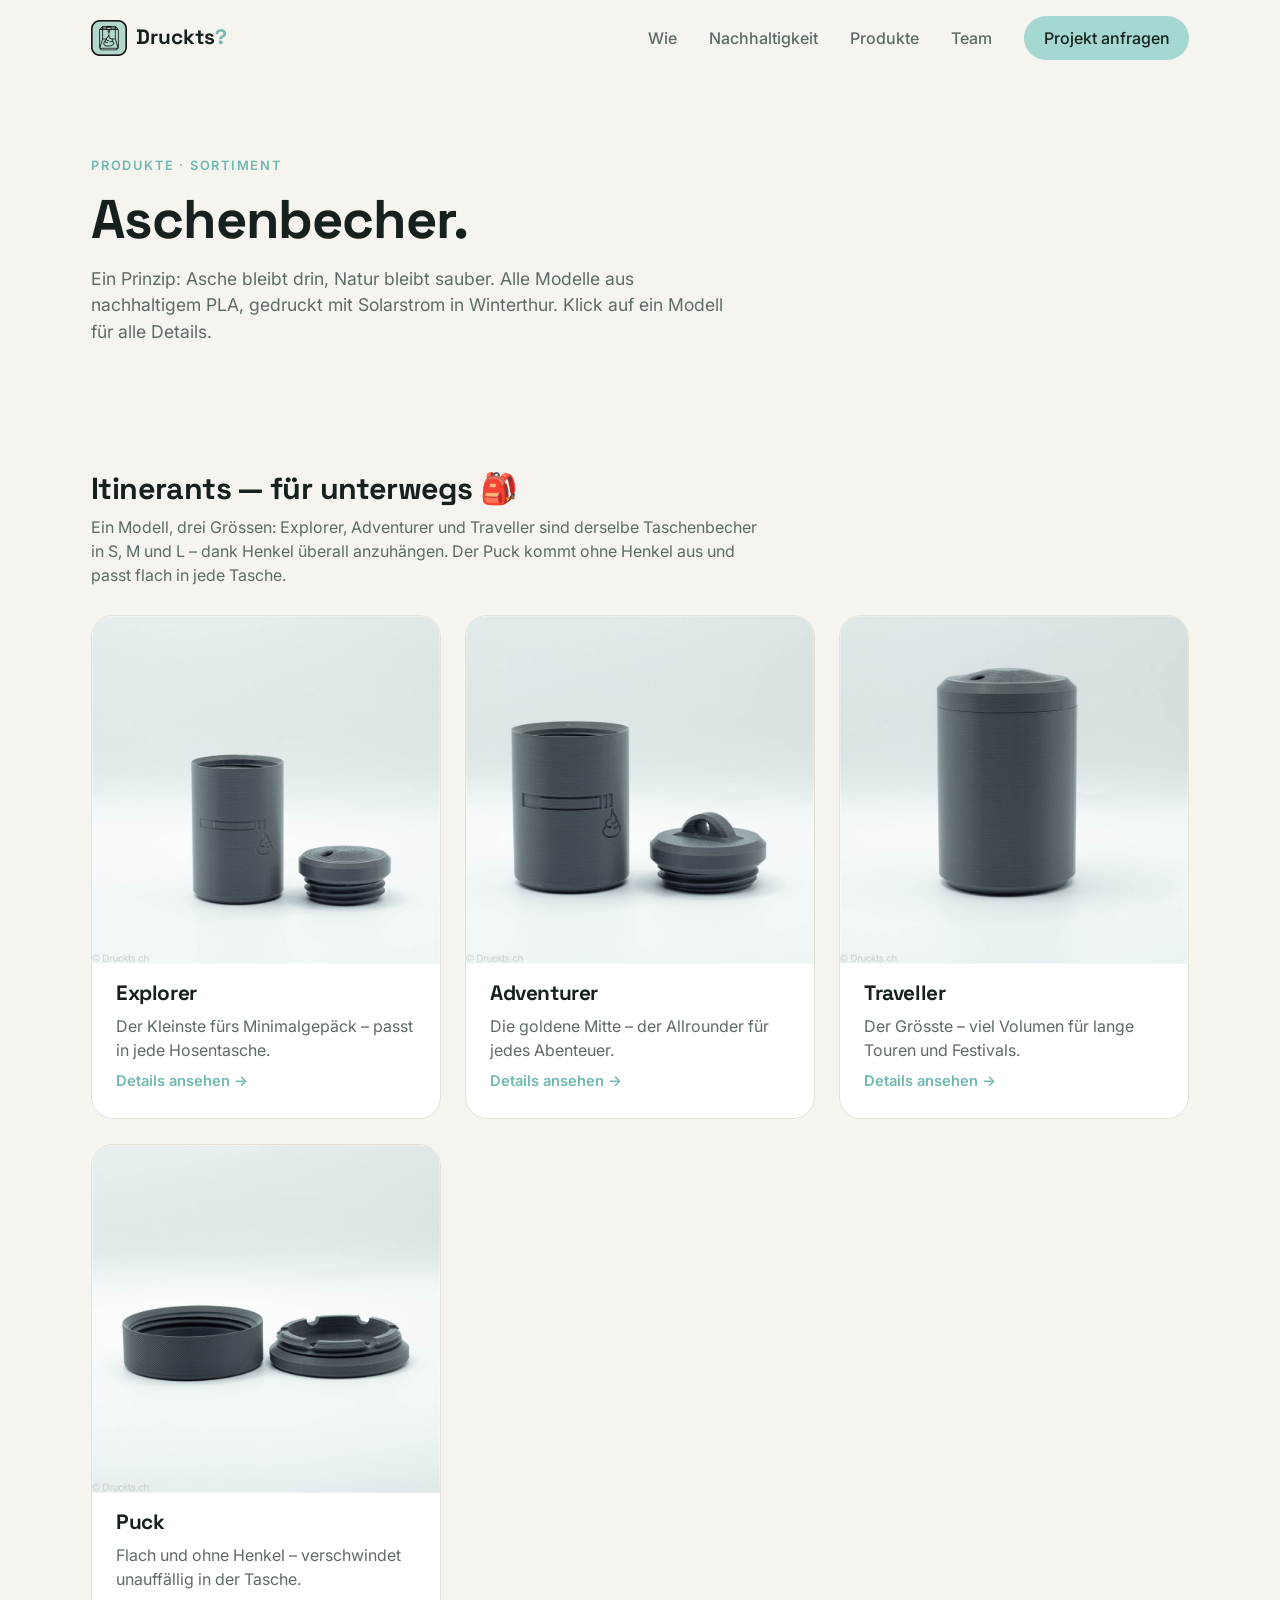
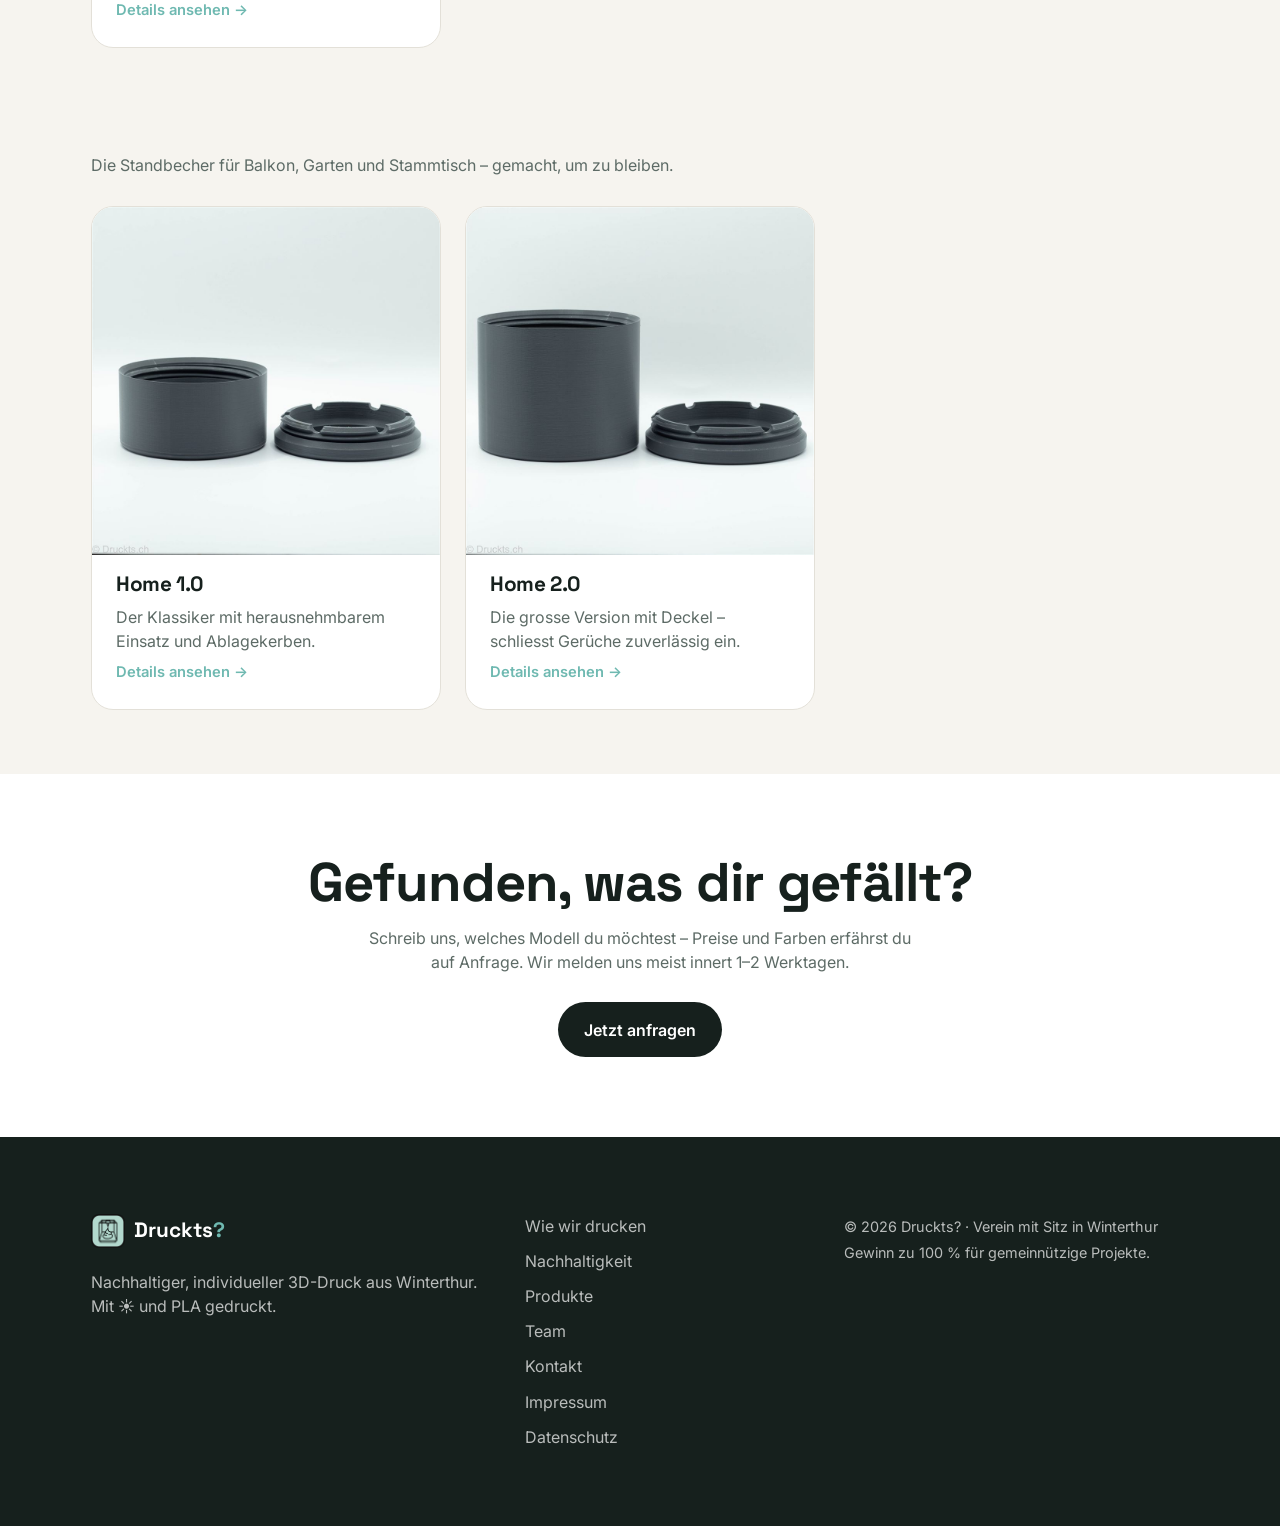
==== commit 07b62b6e: "Take the Inspiration gallery offline until companies consent Per request, the reference gallery stay" ====
--- a/aschenbecher.html
+++ b/aschenbecher.html
@@ -5,7 +5,7 @@
   <meta name="viewport" content="width=device-width, initial-scale=1">
   <title>Aschenbecher — Druckts?</title>
   <meta name="description" content="3D-gedruckte Aschenbecher aus nachhaltigem PLA: die Itinerants für unterwegs und die Homeys für zuhause. Gedruckt mit Solarstrom in Winterthur.">
-  <link rel="icon" href="assets/svg/favicon.svg" type="image/svg+xml">
+  <link rel="icon" type="image/png" href="assets/img/druckts-logo.png">
   <meta name="theme-color" content="#A6D8D2">
 
   <link rel="preconnect" href="https://fonts.googleapis.com">
@@ -27,9 +27,7 @@
       <nav class="nav" data-nav aria-label="Hauptnavigation">
         <a href="index.html#wie">Wie</a>
         <a href="index.html#nachhaltigkeit">Nachhaltigkeit</a>
-        <a href="index.html#produkte">Produkte</a>
-        <a href="inspiration.html">Inspiration</a>
-        <a href="index.html#team">Team</a>
+        <a href="index.html#produkte">Produkte</a>        <a href="index.html#team">Team</a>
         <a class="nav__cta" href="index.html#kontakt">Projekt anfragen</a>
       </nav>
       <button class="nav-toggle" data-nav-toggle aria-expanded="false" aria-label="Menü öffnen">
@@ -327,9 +325,7 @@
       <nav class="site-footer__nav" aria-label="Footer">
         <a href="index.html#wie">Wie wir drucken</a>
         <a href="index.html#nachhaltigkeit">Nachhaltigkeit</a>
-        <a href="index.html#produkte">Produkte</a>
-        <a href="inspiration.html">Inspiration</a>
-        <a href="index.html#team">Team</a>
+        <a href="index.html#produkte">Produkte</a>        <a href="index.html#team">Team</a>
         <a href="index.html#kontakt">Kontakt</a>
         <a href="impressum.html">Impressum</a>
         <a href="datenschutz.html">Datenschutz</a>
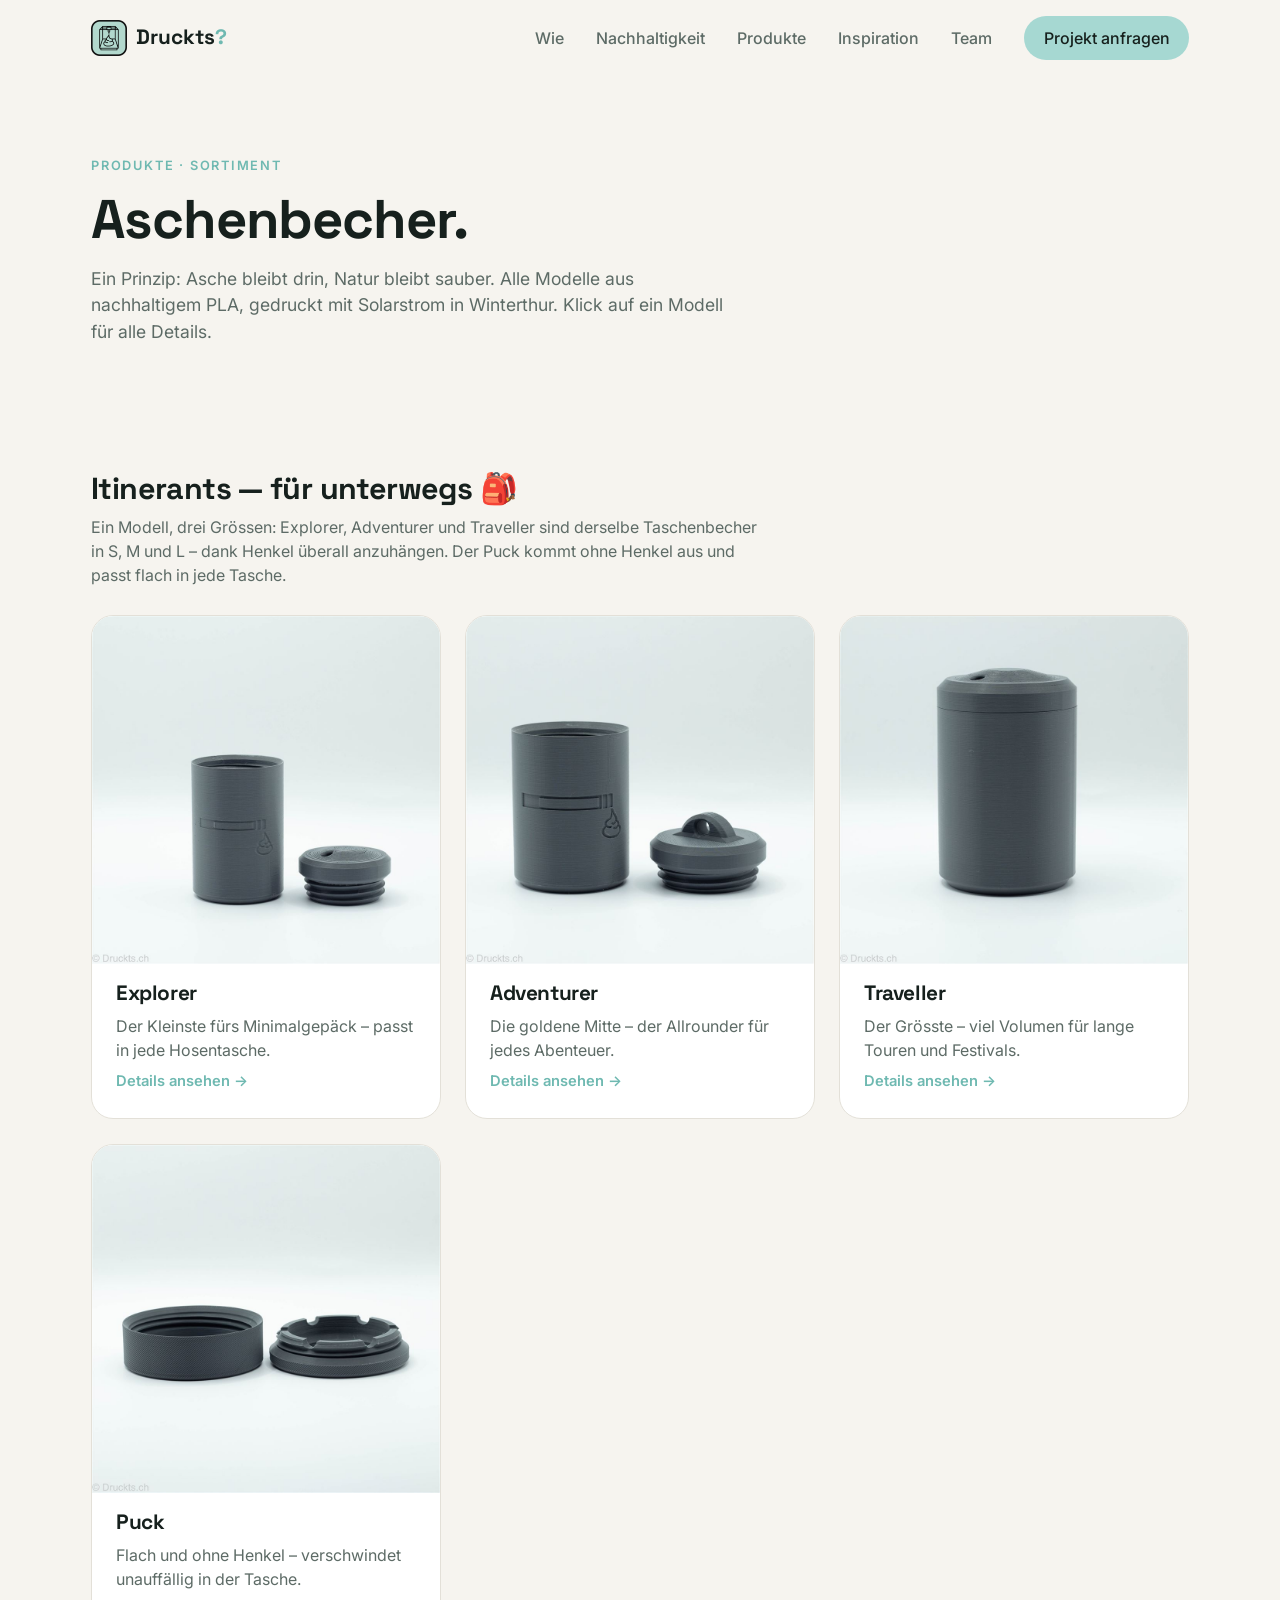
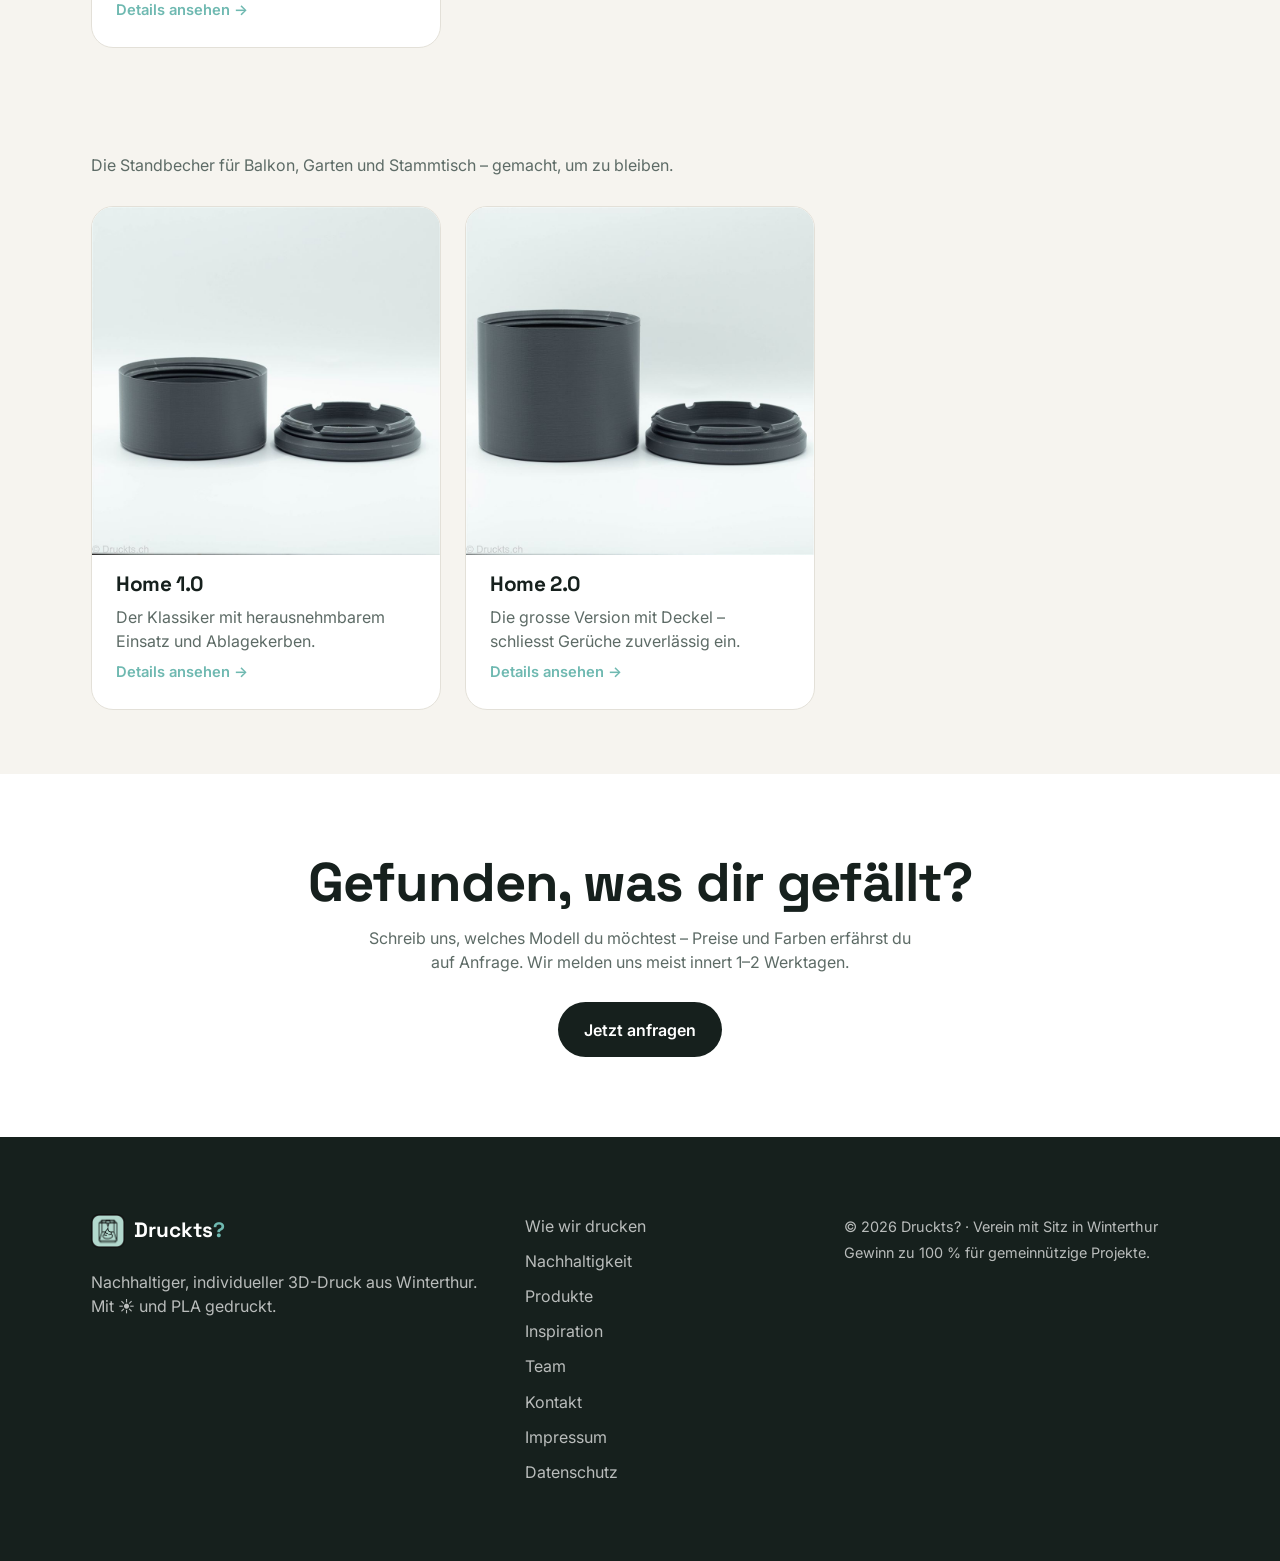
==== commit 8005e248: "Publish Inspiration gallery with the consented Jenny & Leonie post Jenny & Leonie confirmed their po" ====
--- a/aschenbecher.html
+++ b/aschenbecher.html
@@ -27,7 +27,9 @@
       <nav class="nav" data-nav aria-label="Hauptnavigation">
         <a href="index.html#wie">Wie</a>
         <a href="index.html#nachhaltigkeit">Nachhaltigkeit</a>
-        <a href="index.html#produkte">Produkte</a>        <a href="index.html#team">Team</a>
+        <a href="index.html#produkte">Produkte</a>
+        <a href="inspiration.html">Inspiration</a>
+        <a href="index.html#team">Team</a>
         <a class="nav__cta" href="index.html#kontakt">Projekt anfragen</a>
       </nav>
       <button class="nav-toggle" data-nav-toggle aria-expanded="false" aria-label="Menü öffnen">
@@ -325,7 +327,9 @@
       <nav class="site-footer__nav" aria-label="Footer">
         <a href="index.html#wie">Wie wir drucken</a>
         <a href="index.html#nachhaltigkeit">Nachhaltigkeit</a>
-        <a href="index.html#produkte">Produkte</a>        <a href="index.html#team">Team</a>
+        <a href="index.html#produkte">Produkte</a>
+        <a href="inspiration.html">Inspiration</a>
+        <a href="index.html#team">Team</a>
         <a href="index.html#kontakt">Kontakt</a>
         <a href="impressum.html">Impressum</a>
         <a href="datenschutz.html">Datenschutz</a>
@@ -367,6 +371,7 @@
       });
     });
   </script>
+  <script src="assets/js/product-inspo.js" defer></script>
   <script src="assets/js/reveal.js" defer></script>
 </body>
 </html>
--- a/assets/css/v1.css
+++ b/assets/css/v1.css
@@ -196,6 +196,15 @@
 .specs dd { color: var(--muted); font-size: .95rem; }
 .model-modal__close { position: absolute; top: .9rem; right: .9rem; z-index: 2; width: 40px; height: 40px; border-radius: 50%; background: rgba(255,255,255,.92); border: 1px solid var(--line); font-size: 1.4rem; line-height: 1; cursor: pointer; transition: transform .2s var(--ease); }
 .model-modal__close:hover { transform: scale(1.08); }
+.model-modal__inspo { align-self: flex-start; display: inline-flex; align-items: center; gap: .45rem; font-weight: 600; font-size: .95rem; color: var(--accent-deep); padding-bottom: 2px; border-bottom: 1px dashed var(--accent-deep); transition: color .2s var(--ease), border-color .2s var(--ease); }
+.model-modal__inspo:hover { color: var(--text); border-color: var(--text); }
+
+/* Hervorheben des Ziel-Posts, wenn man aus einer Produktseite kommt */
+.post.is-target { animation: post-target 2.4s var(--ease); }
+@keyframes post-target {
+  0%, 100% { box-shadow: 0 0 0 0 rgba(111,185,177,0); }
+  12%, 60% { box-shadow: 0 0 0 4px var(--accent); }
+}
 @media (max-width: 900px) { .models__grid { grid-template-columns: 1fr; } .model-modal__grid { grid-template-columns: 1fr; } }
 
 /* ---------- Team ---------- */
@@ -250,7 +259,7 @@
 .feed-status { text-align: center; color: var(--muted); padding: 2.5rem 1.5rem; border: 1.5px dashed var(--line); border-radius: 22px; display: grid; gap: .8rem; }
 .feed-status__hint { font-size: .88rem; }
 
-.post { background: var(--surface); border: 1px solid var(--line); border-radius: 22px; overflow: hidden; }
+.post { background: var(--surface); border: 1px solid var(--line); border-radius: 22px; overflow: hidden; scroll-margin-top: 92px; }
 .post__head { display: flex; align-items: center; gap: .8rem; padding: 1rem 1.2rem; }
 .post__avatar {
   width: 44px; height: 44px; border-radius: 50%; flex-shrink: 0;
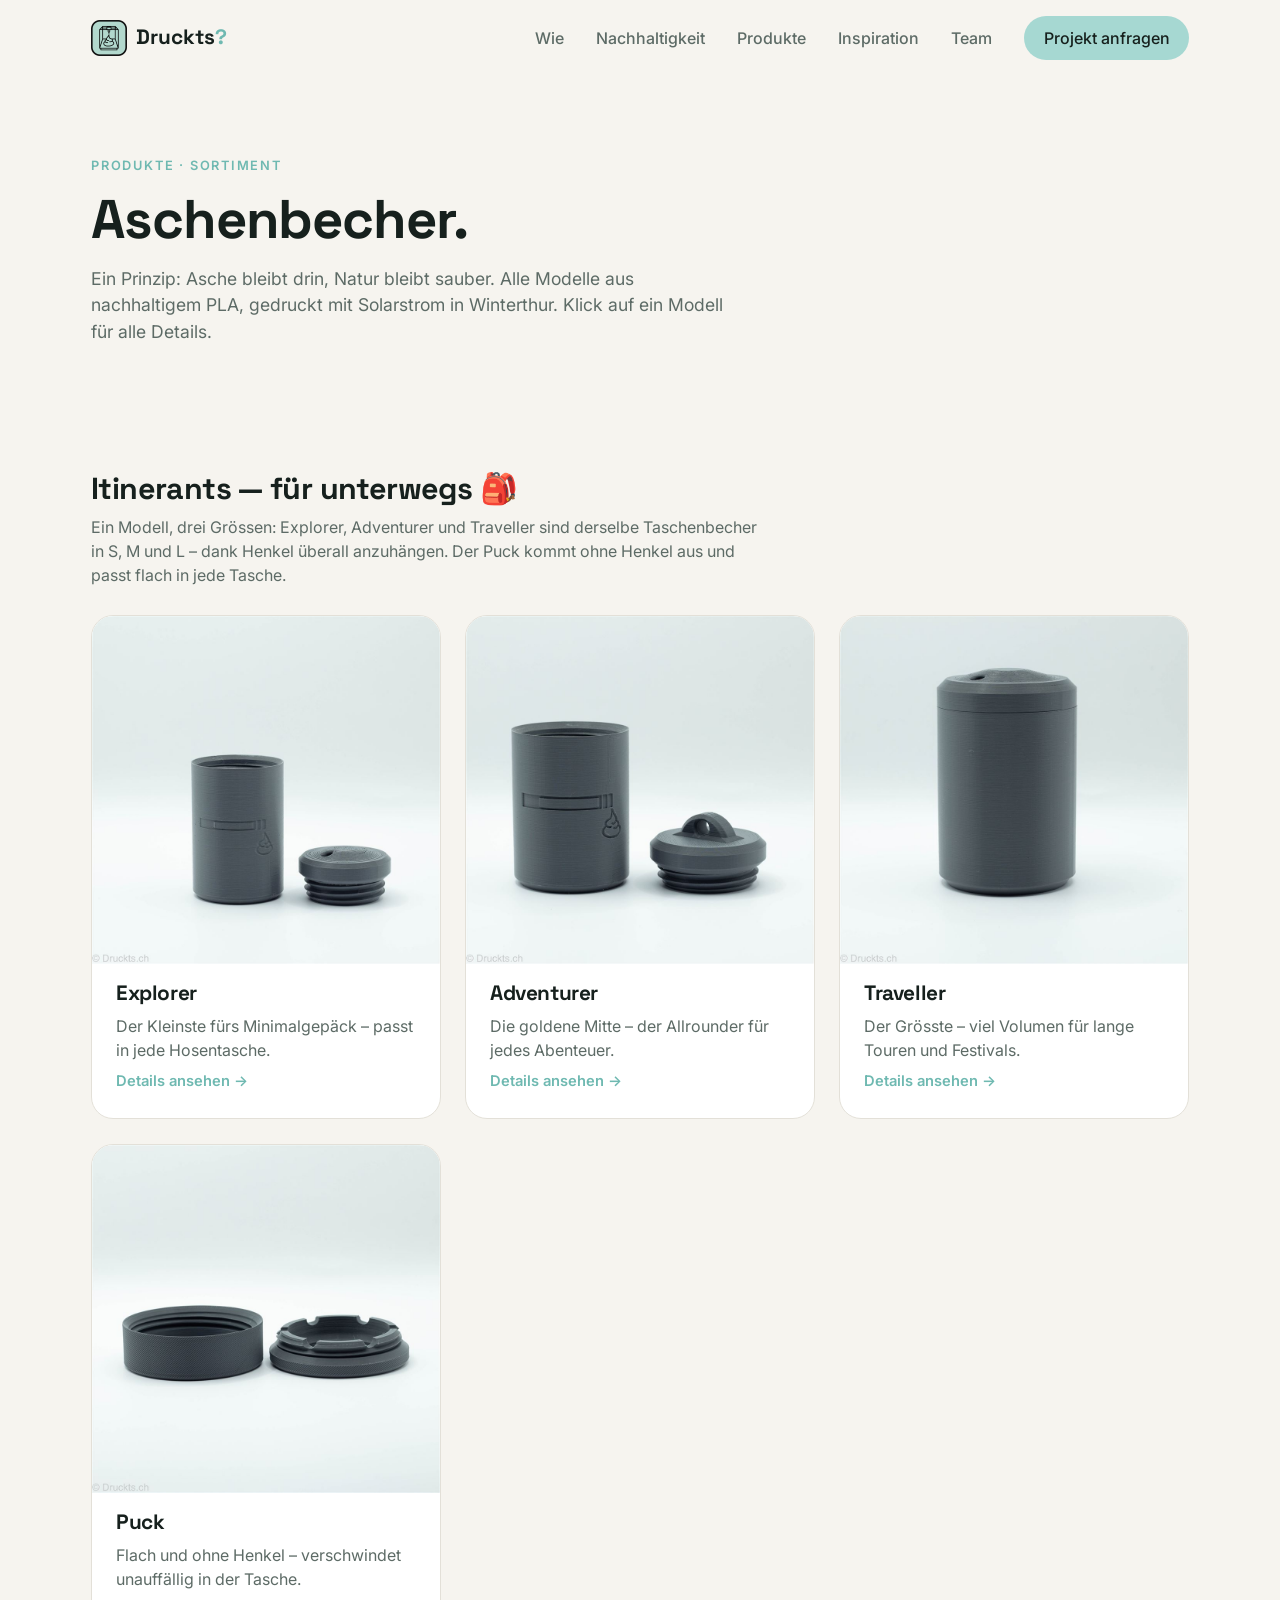
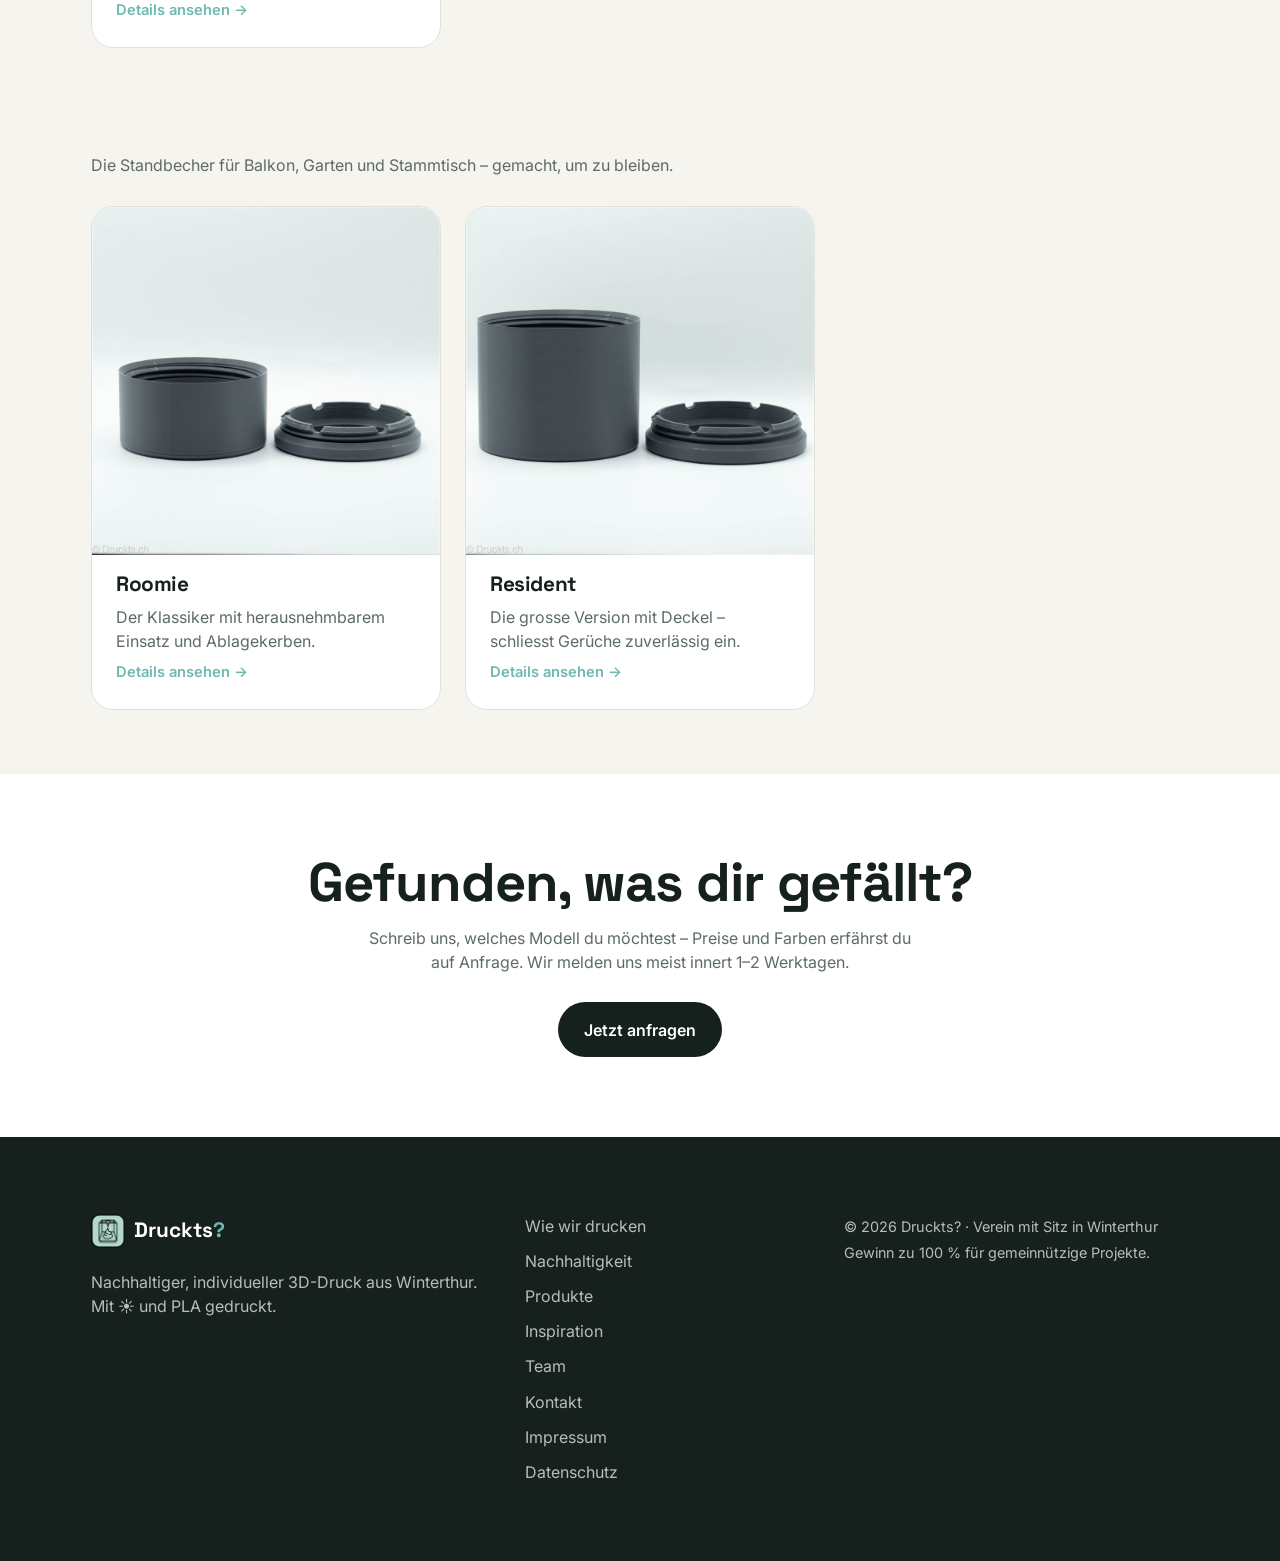
==== commit 475c7342: "Rename home ashtray line: Homeys to Homies, models to Roomie & Resident Resolves the category/model " ====
--- a/aschenbecher.html
+++ b/aschenbecher.html
@@ -4,7 +4,7 @@
   <meta charset="UTF-8">
   <meta name="viewport" content="width=device-width, initial-scale=1">
   <title>Aschenbecher — Druckts?</title>
-  <meta name="description" content="3D-gedruckte Aschenbecher aus nachhaltigem PLA: die Itinerants für unterwegs und die Homeys für zuhause. Gedruckt mit Solarstrom in Winterthur.">
+  <meta name="description" content="3D-gedruckte Aschenbecher aus nachhaltigem PLA: die Itinerants für unterwegs und die Homies für zuhause. Gedruckt mit Solarstrom in Winterthur.">
   <link rel="icon" type="image/png" href="assets/img/druckts-logo.png">
   <meta name="theme-color" content="#A6D8D2">
 
@@ -102,27 +102,27 @@
       </div>
     </section>
 
-    <!-- ============ Homeys ============ -->
-    <section class="models" aria-labelledby="homeys">
+    <!-- ============ Homies ============ -->
+    <section class="models" aria-labelledby="homies">
       <div class="container">
-        <h2 class="models__group-title reveal" id="homeys">Homeys — für zuhause 🏠</h2>
+        <h2 class="models__group-title reveal" id="homies">Homies — für zuhause 🏠</h2>
         <p class="models__group-intro reveal">
           Die Standbecher für Balkon, Garten und Stammtisch – gemacht, um zu bleiben.
         </p>
         <div class="models__grid">
-          <article class="model reveal" data-modal="m-home1" tabindex="0" role="button" aria-haspopup="dialog" aria-label="Details zum Home 1.0 ansehen">
-            <div class="model__main"><img src="assets/img/home1-1.jpg" alt="Aschenbecher «Home 1.0» mit Einsatz" width="900" height="900"></div>
-            <div class="model__body">
-              <h3>Home 1.0</h3>
+          <article class="model reveal" data-modal="m-roomie" tabindex="0" role="button" aria-haspopup="dialog" aria-label="Details zum Roomie ansehen">
+            <div class="model__main"><img src="assets/img/home1-1.jpg" alt="Aschenbecher «Roomie» mit Einsatz" width="900" height="900"></div>
+            <div class="model__body">
+              <h3>Roomie</h3>
               <p>Der Klassiker mit herausnehmbarem Einsatz und Ablagekerben.</p>
               <span class="model__more">Details ansehen →</span>
             </div>
           </article>
 
-          <article class="model reveal" data-modal="m-home2" style="--reveal-delay:100ms" tabindex="0" role="button" aria-haspopup="dialog" aria-label="Details zum Home 2.0 ansehen">
-            <div class="model__main"><img src="assets/img/home2-1.jpg" alt="Grosser Aschenbecher «Home 2.0» mit Deckel" width="900" height="900"></div>
-            <div class="model__body">
-              <h3>Home 2.0</h3>
+          <article class="model reveal" data-modal="m-resident" style="--reveal-delay:100ms" tabindex="0" role="button" aria-haspopup="dialog" aria-label="Details zum Resident ansehen">
+            <div class="model__main"><img src="assets/img/home2-1.jpg" alt="Grosser Aschenbecher «Resident» mit Deckel" width="900" height="900"></div>
+            <div class="model__body">
+              <h3>Resident</h3>
               <p>Die grosse Version mit Deckel – schliesst Gerüche zuverlässig ein.</p>
               <span class="model__more">Details ansehen →</span>
             </div>
@@ -261,19 +261,19 @@
     </div>
   </dialog>
 
-  <dialog class="model-modal" id="m-home1" aria-labelledby="m-home1-title">
-    <button class="model-modal__close" type="button" data-close aria-label="Schliessen">×</button>
-    <div class="model-modal__grid">
-      <div class="model-gallery">
-        <div class="model-gallery__main"><img src="assets/img/home1-1.jpg" alt="Aschenbecher «Home 1.0» mit Einsatz"></div>
+  <dialog class="model-modal" id="m-roomie" aria-labelledby="m-roomie-title">
+    <button class="model-modal__close" type="button" data-close aria-label="Schliessen">×</button>
+    <div class="model-modal__grid">
+      <div class="model-gallery">
+        <div class="model-gallery__main"><img src="assets/img/home1-1.jpg" alt="Aschenbecher «Roomie» mit Einsatz"></div>
         <div class="model__thumbs" aria-label="Weitere Ansichten">
           <button class="is-active" type="button" aria-label="Ansicht 1"><img src="assets/img/home1-1.jpg" alt="" loading="lazy"></button>
           <button type="button" aria-label="Ansicht 2"><img src="assets/img/home1-2.jpg" alt="" loading="lazy"></button>
         </div>
       </div>
       <div class="model-modal__info">
-        <p class="eyebrow">Homeys · für zuhause</p>
-        <h3 id="m-home1-title">Home 1.0</h3>
+        <p class="eyebrow">Homies · für zuhause</p>
+        <h3 id="m-roomie-title">Roomie</h3>
         <p>Der Klassiker für Balkon, Garten und Stammtisch: Der herausnehmbare
         Einsatz mit Ablagekerben macht das Leeren einfach und hält den Tisch sauber.</p>
         <dl class="specs">
@@ -283,24 +283,24 @@
           <div><dt>Produktion</dt><dd>100 % nachhaltiger Strom · Winterthur</dd></div>
           <div><dt>Farben</dt><dd>Farben & Personalisierung auf Anfrage</dd></div>
         </dl>
-        <a class="btn btn--solid" href="index.html#kontakt">«Home 1.0» anfragen</a>
-      </div>
-    </div>
-  </dialog>
-
-  <dialog class="model-modal" id="m-home2" aria-labelledby="m-home2-title">
-    <button class="model-modal__close" type="button" data-close aria-label="Schliessen">×</button>
-    <div class="model-modal__grid">
-      <div class="model-gallery">
-        <div class="model-gallery__main"><img src="assets/img/home2-1.jpg" alt="Grosser Aschenbecher «Home 2.0» mit Deckel"></div>
+        <a class="btn btn--solid" href="index.html#kontakt">«Roomie» anfragen</a>
+      </div>
+    </div>
+  </dialog>
+
+  <dialog class="model-modal" id="m-resident" aria-labelledby="m-resident-title">
+    <button class="model-modal__close" type="button" data-close aria-label="Schliessen">×</button>
+    <div class="model-modal__grid">
+      <div class="model-gallery">
+        <div class="model-gallery__main"><img src="assets/img/home2-1.jpg" alt="Grosser Aschenbecher «Resident» mit Deckel"></div>
         <div class="model__thumbs" aria-label="Weitere Ansichten">
           <button class="is-active" type="button" aria-label="Ansicht 1"><img src="assets/img/home2-1.jpg" alt="" loading="lazy"></button>
           <button type="button" aria-label="Ansicht 2"><img src="assets/img/home2-2.jpg" alt="" loading="lazy"></button>
         </div>
       </div>
       <div class="model-modal__info">
-        <p class="eyebrow">Homeys · für zuhause</p>
-        <h3 id="m-home2-title">Home 2.0</h3>
+        <p class="eyebrow">Homies · für zuhause</p>
+        <h3 id="m-resident-title">Resident</h3>
         <p>Die grosse Version mit Deckel: schliesst Gerüche zuverlässig ein, fasst
         deutlich mehr und macht auf jedem Tisch eine gute Figur – drinnen wie draussen.</p>
         <dl class="specs">
@@ -310,7 +310,7 @@
           <div><dt>Produktion</dt><dd>100 % nachhaltiger Strom · Winterthur</dd></div>
           <div><dt>Farben</dt><dd>Farben & Personalisierung auf Anfrage</dd></div>
         </dl>
-        <a class="btn btn--solid" href="index.html#kontakt">«Home 2.0» anfragen</a>
+        <a class="btn btn--solid" href="index.html#kontakt">«Resident» anfragen</a>
       </div>
     </div>
   </dialog>
